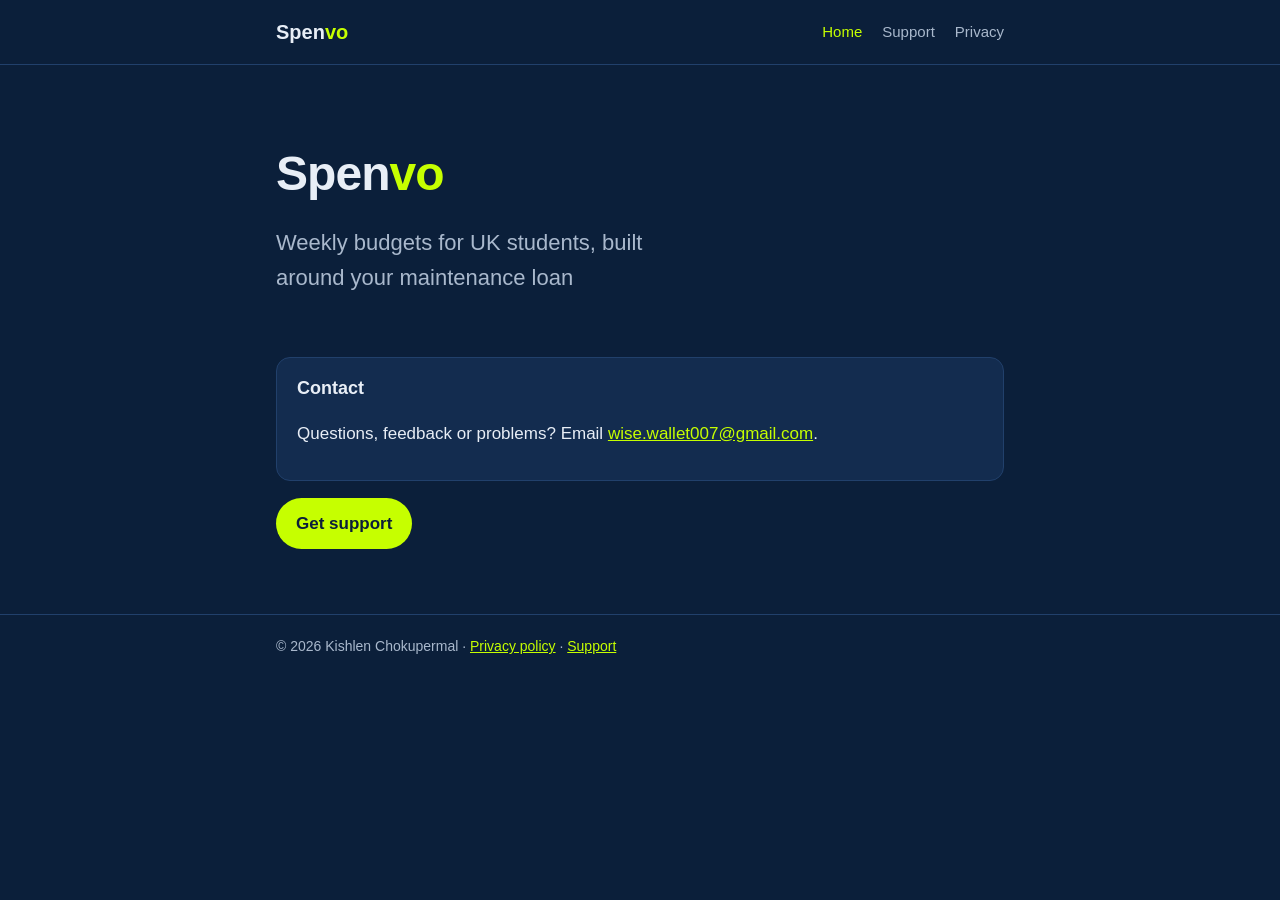
==== index.html @ 3ebe1467 "Add files via upload" ====
<!doctype html>
<html lang="en-GB">
<head>
  <meta charset="utf-8">
  <meta name="viewport" content="width=device-width, initial-scale=1">
  <title>Spenvo</title>
  <meta name="description" content="Spenvo: weekly budgets for UK students, built around your maintenance loan.">
  <meta name="theme-color" content="#0B1F3A">
  <link rel="stylesheet" href="style.css">
</head>
<body>
  <header>
    <nav>
      <a class="brand" href="index.html">Spen<span>vo</span></a>
      <a href="index.html" aria-current="page">Home</a>
      <a href="support.html">Support</a>
      <a href="privacy.html">Privacy</a>
    </nav>
  </header>

  <main>
    <section class="hero">
      <h1>Spen<span>vo</span></h1>
      <p class="tagline">Weekly budgets for UK students, built around your maintenance loan</p>
    </section>

    <div class="card">
      <h3>Contact</h3>
      <p>Questions, feedback or problems? Email <a href="mailto:wise.wallet007@gmail.com">wise.wallet007@gmail.com</a>.</p>
    </div>

    <p><a class="button" href="support.html">Get support</a></p>
  </main>

  <footer>
    <div>
      &copy; 2026 Kishlen Chokupermal &middot;
      <a href="privacy.html">Privacy policy</a> &middot;
      <a href="support.html">Support</a>
    </div>
  </footer>
</body>
</html>
---- style.css ----
:root {
  --navy: #0B1F3A;
  --navy-light: #132C4F;
  --navy-line: #21406B;
  --lime: #C6FF00;
  --text: #E8EEF6;
  --muted: #A9B8CC;
}

* { box-sizing: border-box; }

html { -webkit-text-size-adjust: 100%; }

body {
  margin: 0;
  background: var(--navy);
  color: var(--text);
  font-family: -apple-system, BlinkMacSystemFont, "Segoe UI", Roboto, Helvetica, Arial, sans-serif;
  font-size: 17px;
  line-height: 1.6;
}

a { color: var(--lime); }
a:hover { text-decoration-thickness: 2px; }

header {
  border-bottom: 1px solid var(--navy-line);
}

nav {
  max-width: 760px;
  margin: 0 auto;
  padding: 16px;
  display: flex;
  flex-wrap: wrap;
  align-items: center;
  gap: 8px 20px;
}

nav .brand {
  font-weight: 800;
  font-size: 20px;
  color: var(--text);
  text-decoration: none;
  margin-right: auto;
}

nav .brand span { color: var(--lime); }

nav a:not(.brand) {
  color: var(--muted);
  text-decoration: none;
  font-size: 15px;
}

nav a[aria-current="page"] { color: var(--lime); }

main {
  max-width: 760px;
  margin: 0 auto;
  padding: 32px 16px 48px;
}

h1 { font-size: 32px; line-height: 1.2; margin: 0 0 8px; }
h2 { font-size: 22px; margin: 40px 0 8px; color: var(--lime); }
h3 { font-size: 18px; margin: 24px 0 4px; }

p, li { color: var(--text); }
.muted { color: var(--muted); }

ul { padding-left: 22px; }
li { margin: 4px 0; }

.hero {
  padding: 48px 0 24px;
}

.hero h1 {
  font-size: 48px;
  letter-spacing: -0.02em;
}

.hero h1 span { color: var(--lime); }

.tagline {
  font-size: 22px;
  color: var(--muted);
  max-width: 32ch;
}

.card {
  background: var(--navy-light);
  border: 1px solid var(--navy-line);
  border-radius: 14px;
  padding: 16px 20px;
  margin: 16px 0;
}

.card h3 { margin-top: 0; }

.button {
  display: inline-block;
  background: var(--lime);
  color: var(--navy);
  font-weight: 700;
  padding: 12px 20px;
  border-radius: 999px;
  text-decoration: none;
}


.table-wrap { overflow-x: auto; }

table {
  width: 100%;
  border-collapse: collapse;
  font-size: 15px;
  margin: 12px 0;
}

th, td {
  text-align: left;
  vertical-align: top;
  padding: 10px 8px;
  border-bottom: 1px solid var(--navy-line);
}

th { color: var(--lime); font-weight: 700; }

footer {
  border-top: 1px solid var(--navy-line);
  color: var(--muted);
  font-size: 14px;
}

footer div {
  max-width: 760px;
  margin: 0 auto;
  padding: 20px 16px;
}

@media (max-width: 520px) {
  body { font-size: 16px; }
  h1 { font-size: 28px; }
  .hero h1 { font-size: 38px; }
  .tagline { font-size: 19px; }
}
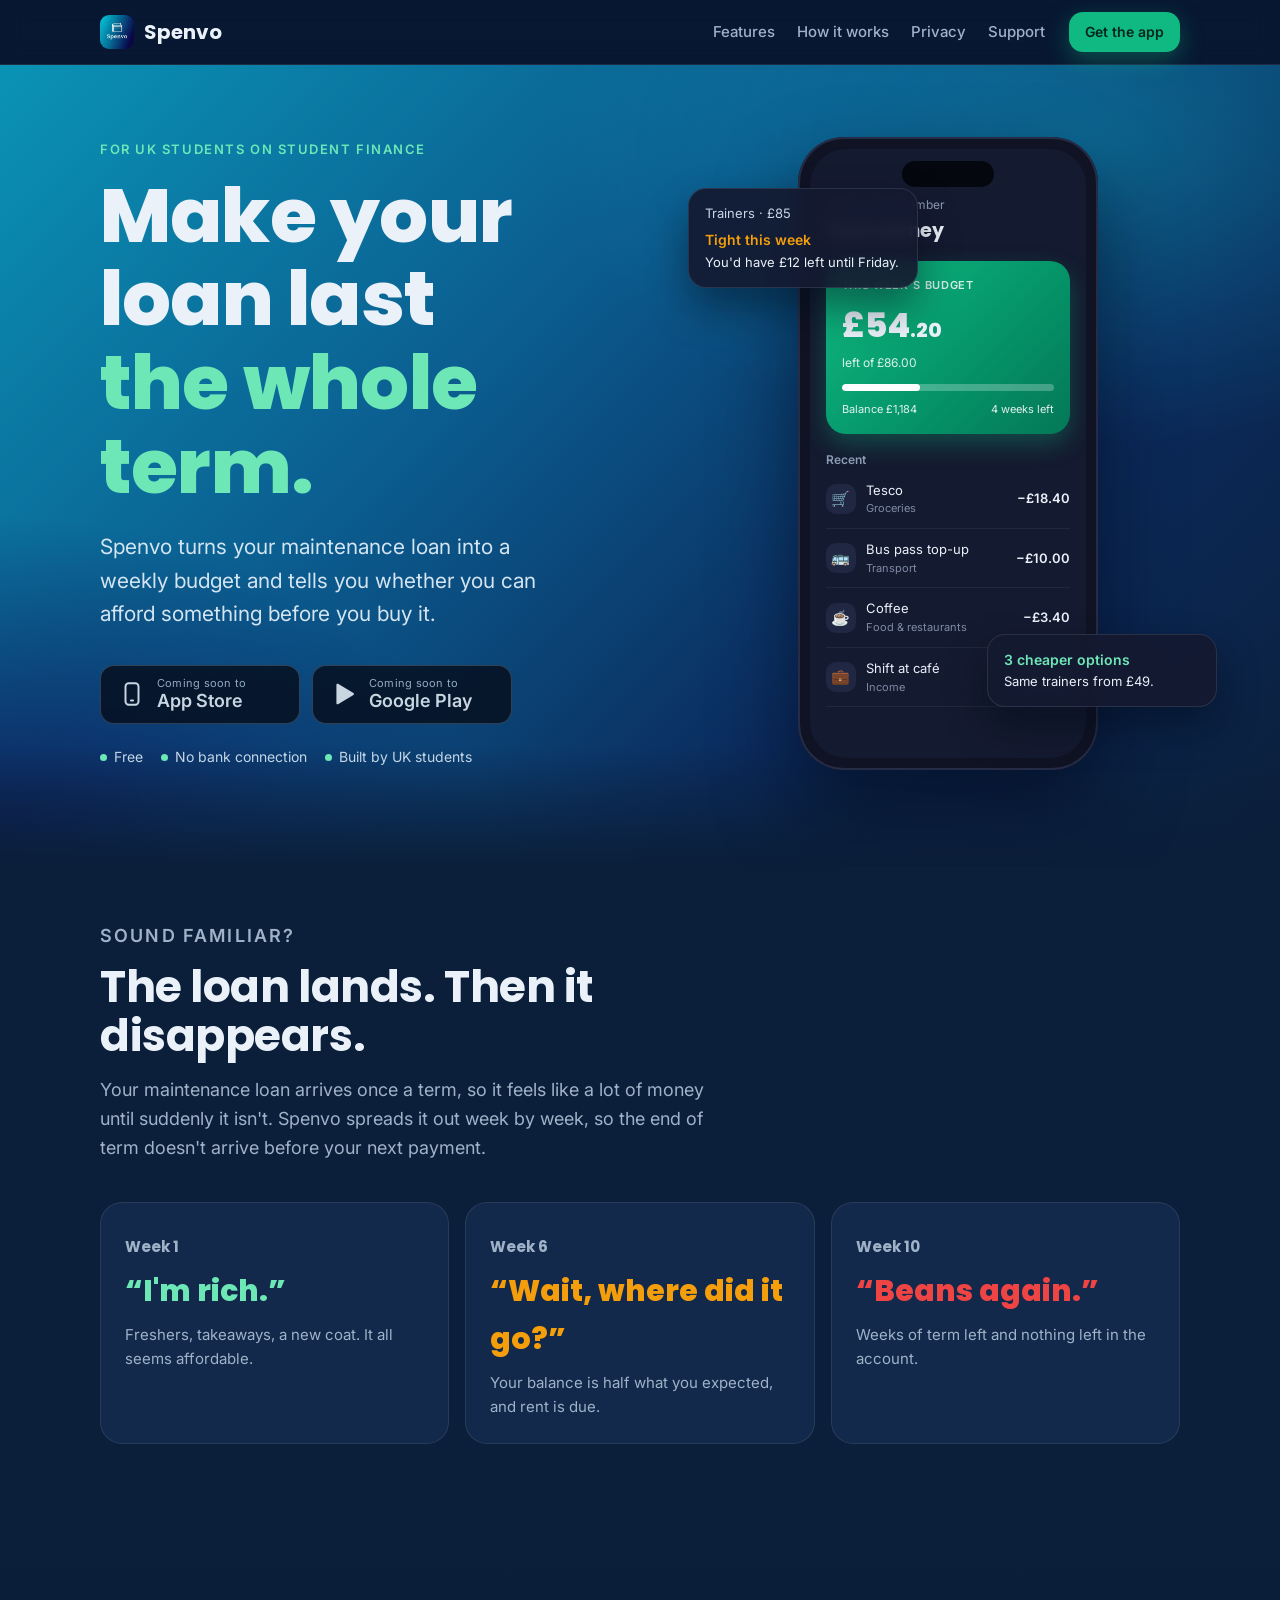
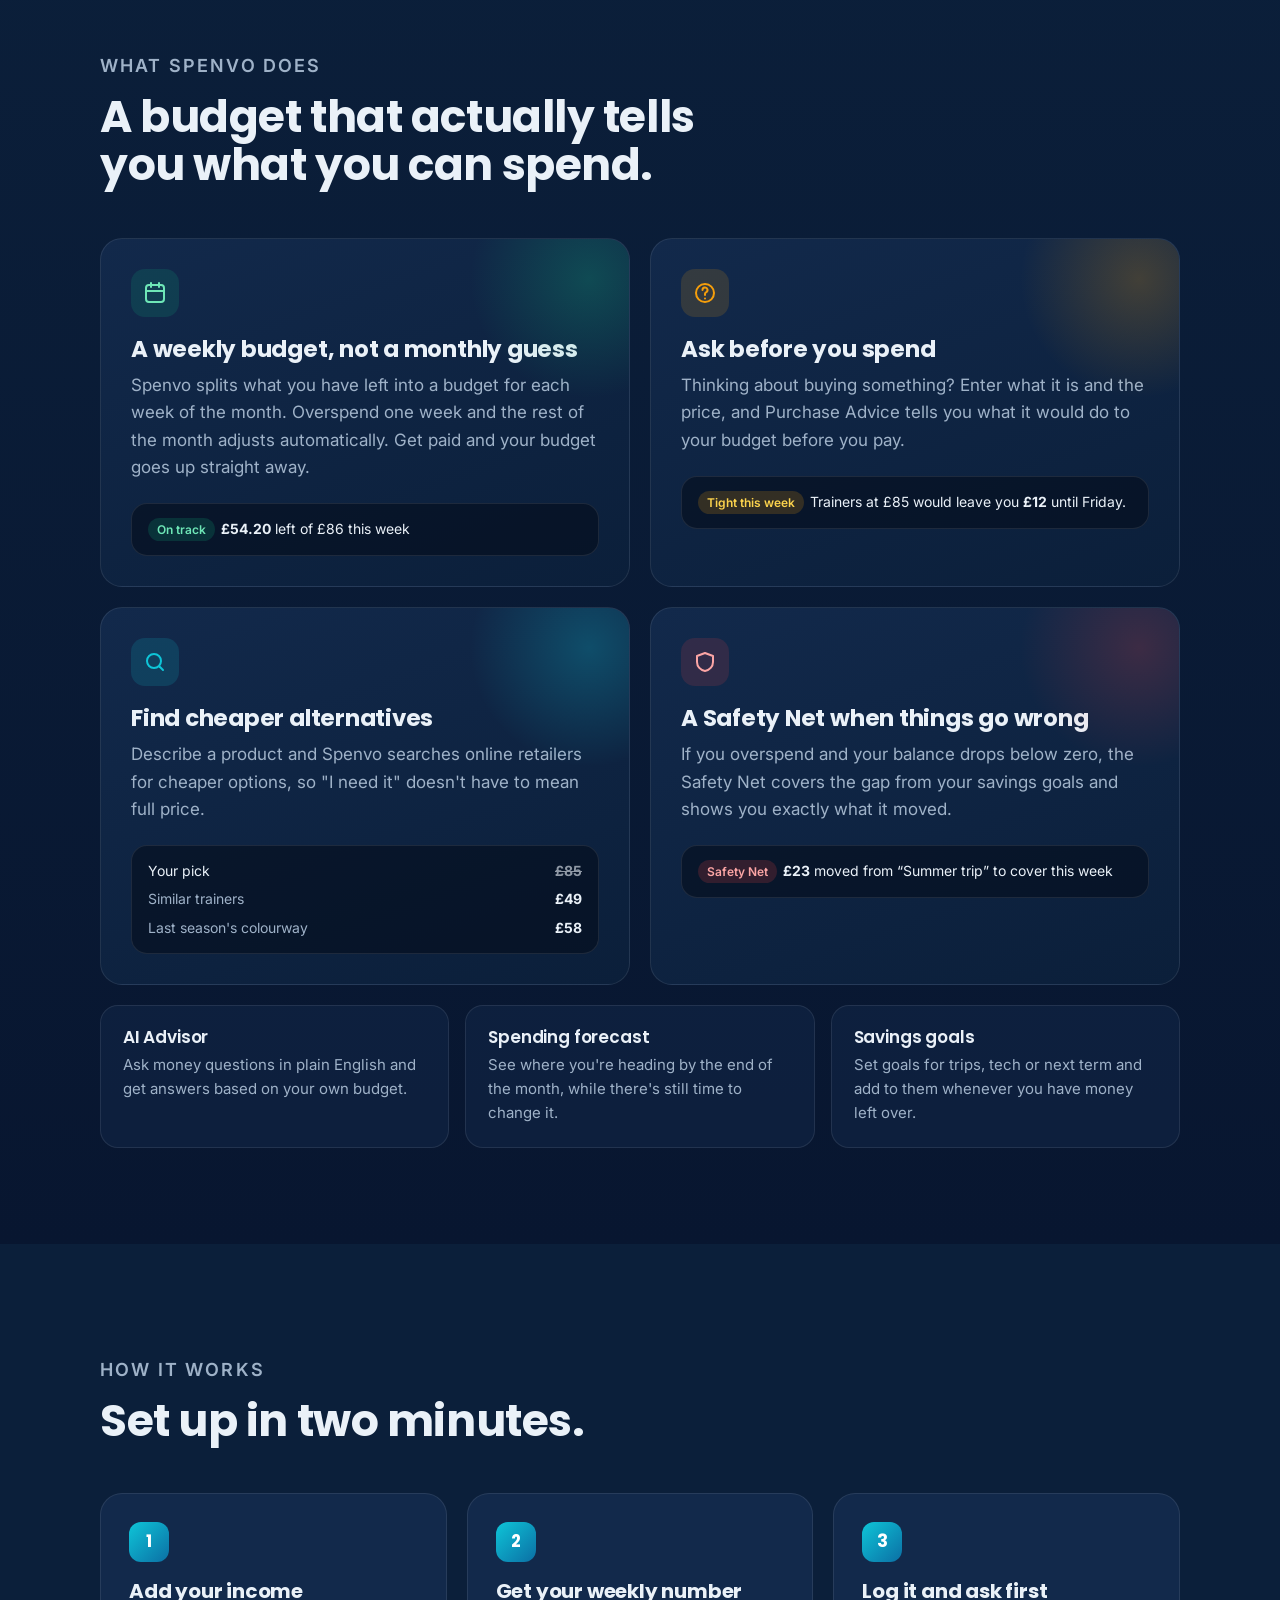
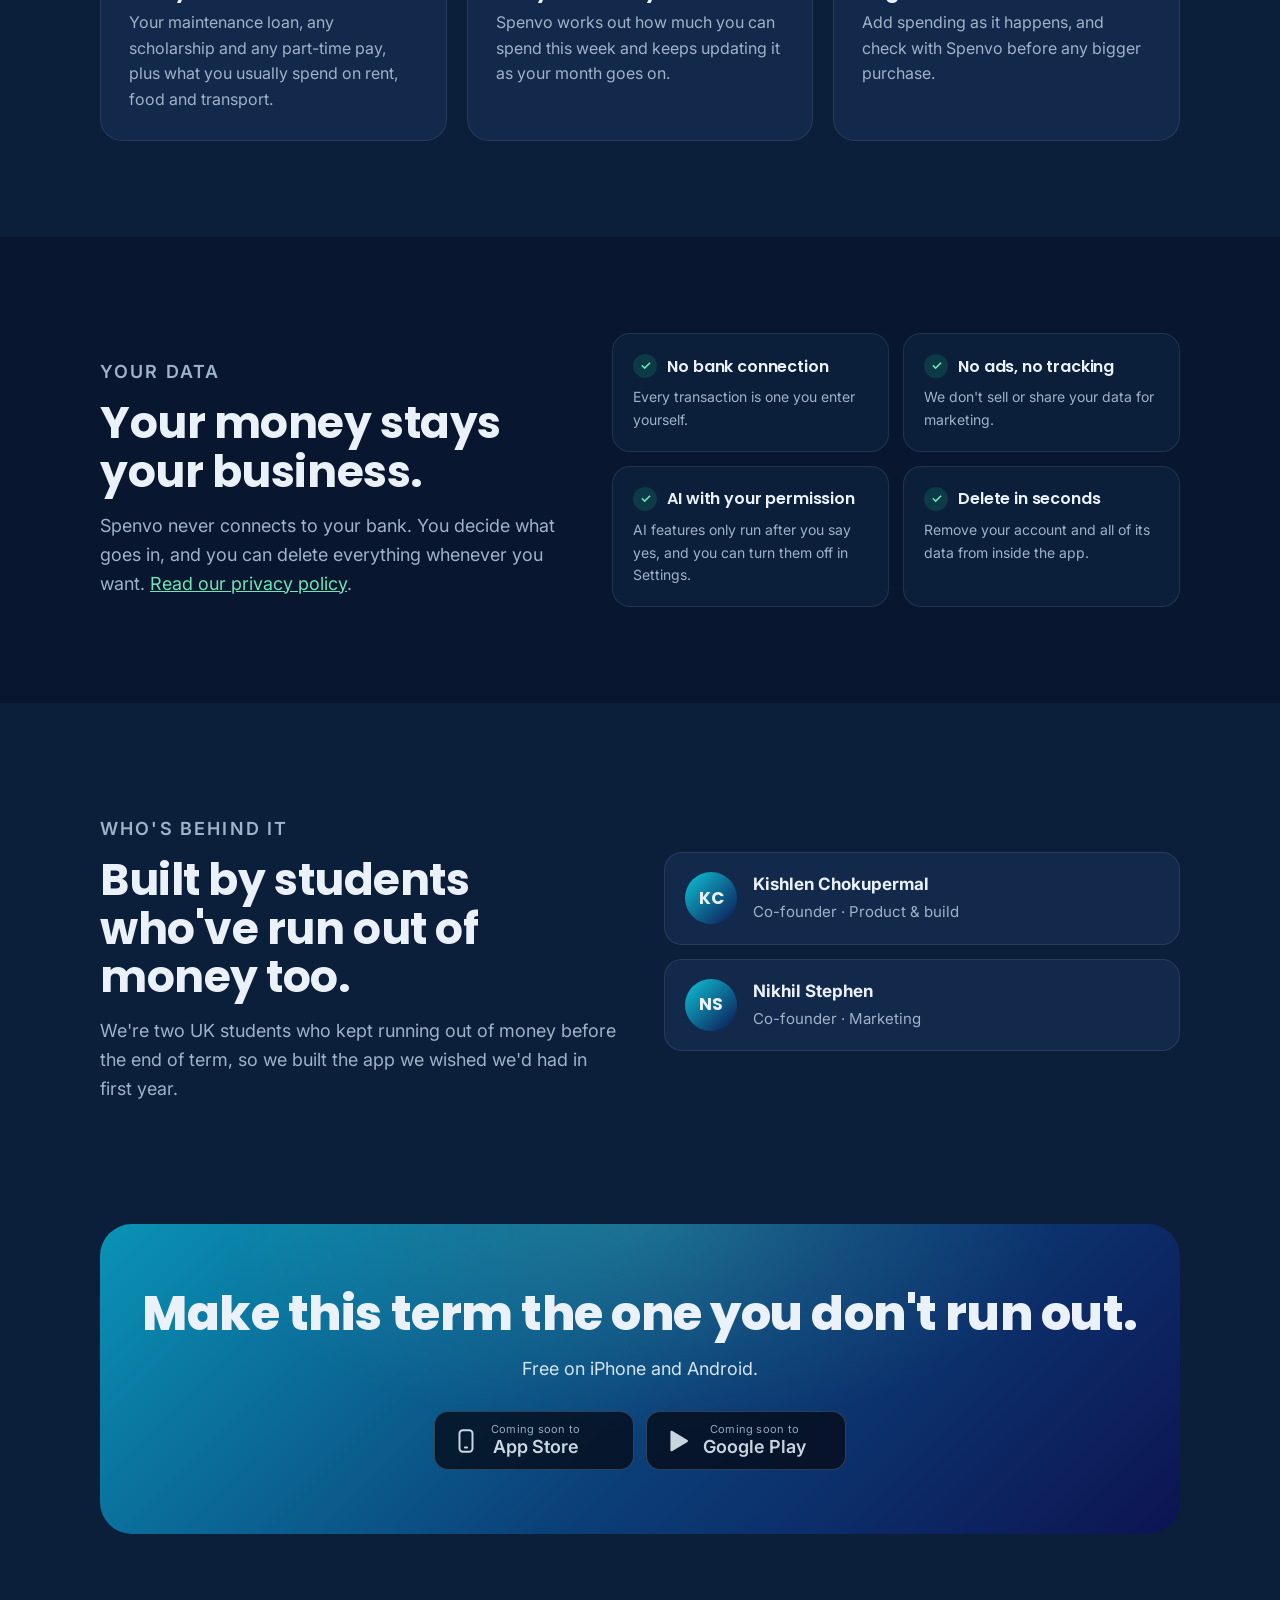
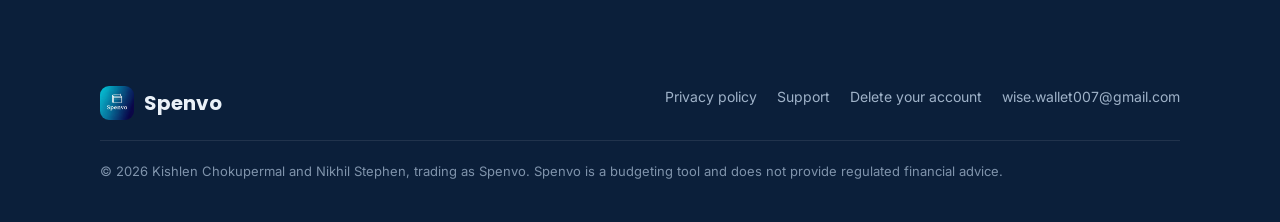
==== commit 954ba1d0: "Landing page for spenvo.co.uk Replace the placeholder home page with a full landing page: hero with " ====
--- a/index.html
+++ b/index.html
@@ -3,41 +3,572 @@
 <head>
   <meta charset="utf-8">
   <meta name="viewport" content="width=device-width, initial-scale=1">
-  <title>Spenvo</title>
-  <meta name="description" content="Spenvo: weekly budgets for UK students, built around your maintenance loan.">
+  <title>Spenvo – Make your student loan last the whole term</title>
+  <meta name="description" content="Spenvo is the budgeting app for UK students. It turns your maintenance loan into a weekly budget, tells you whether you can afford something before you buy it, and finds cheaper alternatives. Free on iPhone and Android.">
   <meta name="theme-color" content="#0B1F3A">
-  <link rel="stylesheet" href="style.css">
+  <link rel="canonical" href="https://spenvo.co.uk/">
+  <link rel="icon" type="image/png" sizes="32x32" href="img/favicon-32.png">
+  <link rel="apple-touch-icon" href="img/apple-touch-icon.png">
+
+  <meta property="og:type" content="website">
+  <meta property="og:site_name" content="Spenvo">
+  <meta property="og:title" content="Spenvo – Make your student loan last the whole term">
+  <meta property="og:description" content="Weekly budgets, purchase advice and cheaper alternatives for UK students. Free on iPhone and Android.">
+  <meta property="og:url" content="https://spenvo.co.uk/">
+  <meta property="og:image" content="https://spenvo.co.uk/img/og.jpg">
+  <meta name="twitter:card" content="summary_large_image">
+
+  <link rel="preconnect" href="https://fonts.googleapis.com">
+  <link rel="preconnect" href="https://fonts.gstatic.com" crossorigin>
+  <link href="https://fonts.googleapis.com/css2?family=Inter:wght@400;500;600&family=Poppins:wght@600;700;800&display=swap" rel="stylesheet">
+
+  <style>
+    :root {
+      --navy-900: #081630;
+      --navy-800: #0B1F3A;
+      --navy-700: #12294B;
+      --navy-600: #1B3760;
+      --line: rgba(255,255,255,.09);
+      --cyan: #0EC5D8;
+      --blue: #0B6FA4;
+      --indigo: #0D1452;
+      --mint: #6EE7B7;
+      --green: #10B981;
+      --amber: #F59E0B;
+      --red: #EF4444;
+      --text: #EAF1F8;
+      --muted: #9FB2C8;
+      --radius: 22px;
+      color-scheme: dark;
+    }
+    * { box-sizing: border-box; }
+    html { -webkit-text-size-adjust: 100%; scroll-behavior: smooth; }
+    body {
+      margin: 0;
+      background: var(--navy-800);
+      color: var(--text);
+      font-family: Inter, -apple-system, BlinkMacSystemFont, "Segoe UI", Roboto, sans-serif;
+      font-size: 17px;
+      line-height: 1.6;
+      overflow-x: hidden;
+    }
+    img { max-width: 100%; display: block; }
+    a { color: var(--mint); }
+    h1, h2, h3 { font-family: Poppins, Inter, sans-serif; line-height: 1.1; margin: 0; letter-spacing: -.01em; }
+    p { margin: 0; }
+    .wrap { max-width: 1120px; margin: 0 auto; padding: 0 20px; }
+    .eyebrow { font-size: 13px; font-weight: 600; letter-spacing: .12em; text-transform: uppercase; color: var(--mint); }
+    .visually-hidden { position: absolute; width: 1px; height: 1px; overflow: hidden; clip: rect(0 0 0 0); white-space: nowrap; }
+
+    /* ---------- Header ---------- */
+    .site-header {
+      position: sticky; top: 0; z-index: 20;
+      background: rgba(8,22,48,.72);
+      backdrop-filter: blur(14px); -webkit-backdrop-filter: blur(14px);
+      border-bottom: 1px solid var(--line);
+    }
+    .site-header .wrap { display: flex; align-items: center; gap: 24px; height: 64px; }
+    .brand { display: flex; align-items: center; gap: 10px; color: var(--text); text-decoration: none; font-family: Poppins, sans-serif; font-weight: 700; font-size: 20px; }
+    .brand img { width: 34px; height: 34px; border-radius: 9px; }
+    .site-nav { display: flex; gap: 22px; margin-left: auto; }
+    .site-nav a { color: var(--muted); text-decoration: none; font-size: 15px; font-weight: 500; }
+    .site-nav a:hover { color: var(--text); }
+    .btn {
+      display: inline-flex; align-items: center; gap: 10px;
+      padding: 12px 20px; border-radius: 14px;
+      font-weight: 600; font-size: 15px; text-decoration: none;
+      transition: transform .15s ease, background .15s ease, box-shadow .15s ease;
+    }
+    .btn:hover { transform: translateY(-1px); }
+    .btn-primary { background: var(--green); color: #04261A; box-shadow: 0 8px 24px rgba(16,185,129,.35); }
+    .btn-primary:hover { background: #19c98f; }
+    .btn-ghost { color: var(--text); border: 1px solid rgba(255,255,255,.18); }
+    .site-header .btn { padding: 9px 16px; font-size: 14px; }
+
+    /* ---------- Hero ---------- */
+    .hero {
+      position: relative;
+      background:
+        radial-gradient(900px 500px at 85% 10%, rgba(14,197,216,.28), transparent 60%),
+        radial-gradient(700px 500px at 0% 100%, rgba(13,20,82,.9), transparent 70%),
+        linear-gradient(135deg, #0A93B5 0%, #0B5C8F 38%, #0B2A5C 70%, var(--navy-800) 100%);
+      padding: 72px 0 96px;
+      overflow: hidden;
+    }
+    .hero::after {
+      content: ""; position: absolute; inset: auto 0 0 0; height: 120px;
+      background: linear-gradient(transparent, var(--navy-800));
+      pointer-events: none;
+    }
+    .hero .wrap { position: relative; z-index: 1; display: grid; grid-template-columns: 1.1fr .9fr; gap: 48px; align-items: center; }
+    .hero h1 { font-size: clamp(42px, 6.4vw, 76px); font-weight: 800; }
+    .hero h1 em { font-style: normal; color: var(--mint); display: block; }
+    .hero .lede { margin-top: 22px; font-size: clamp(18px, 2vw, 21px); color: #D4E5F2; max-width: 34ch; }
+    .store-row { display: flex; flex-wrap: wrap; gap: 12px; margin-top: 34px; }
+    .store {
+      display: inline-flex; align-items: center; gap: 12px;
+      min-width: 200px; padding: 11px 18px; border-radius: 14px;
+      background: #050B18; color: #fff; text-decoration: none;
+      border: 1px solid rgba(255,255,255,.22);
+      transition: transform .15s ease, border-color .15s ease;
+    }
+    .store:hover { transform: translateY(-2px); border-color: rgba(255,255,255,.5); }
+    .store svg { width: 26px; height: 26px; flex: none; }
+    .store small { display: block; font-size: 11px; line-height: 1.2; color: #B9C6D6; letter-spacing: .02em; }
+    .store strong { display: block; font-size: 18px; line-height: 1.2; font-weight: 600; }
+    .store[aria-disabled="true"] { cursor: default; opacity: .78; }
+    .store[aria-disabled="true"]:hover { transform: none; border-color: rgba(255,255,255,.22); }
+    .trust { display: flex; flex-wrap: wrap; gap: 8px 18px; margin-top: 22px; font-size: 14px; color: #C3D6E6; }
+    .trust span { display: inline-flex; align-items: center; gap: 7px; }
+    .trust span::before { content: ""; width: 7px; height: 7px; border-radius: 50%; background: var(--mint); }
+
+    /* ---------- Phone mockup ---------- */
+    .phone-stage { position: relative; display: flex; justify-content: center; }
+    .phone {
+      width: 300px; aspect-ratio: 9 / 19; border-radius: 46px;
+      background: #0F1324; padding: 12px;
+      box-shadow: 0 40px 80px rgba(2,8,23,.55), inset 0 0 0 2px #262c45;
+      position: relative;
+    }
+    .screen { height: 100%; border-radius: 36px; background: #141A30; padding: 46px 16px 16px; overflow: hidden; position: relative; }
+    .notch { position: absolute; top: 12px; left: 50%; transform: translateX(-50%); width: 92px; height: 26px; border-radius: 20px; background: #05070F; }
+    .scr-greet { font-size: 12px; color: #8D9BB5; }
+    .scr-title { font-family: Poppins, sans-serif; font-weight: 700; font-size: 19px; margin-top: 2px; }
+    .budget-card {
+      margin-top: 14px; border-radius: 20px; padding: 16px;
+      background: linear-gradient(135deg, #10b981, #059669 55%, #047857);
+      box-shadow: 0 10px 24px rgba(16,185,129,.3);
+    }
+    .budget-card .lbl { font-size: 11px; font-weight: 600; letter-spacing: .06em; text-transform: uppercase; color: rgba(255,255,255,.82); }
+    .budget-card .amt { font-family: Poppins, sans-serif; font-weight: 800; font-size: 34px; margin-top: 4px; }
+    .budget-card .of { font-size: 12px; color: rgba(255,255,255,.85); }
+    .bar { height: 7px; border-radius: 6px; background: rgba(255,255,255,.25); margin-top: 12px; overflow: hidden; }
+    .bar i { display: block; height: 100%; width: 0; background: #fff; border-radius: 6px; transition: width 1.4s cubic-bezier(.2,.8,.2,1) .3s; }
+    .bar.go i { width: 37%; }
+    .scr-row { display: flex; justify-content: space-between; margin-top: 10px; font-size: 11px; color: rgba(255,255,255,.88); }
+    .scr-section { margin-top: 16px; font-size: 12px; font-weight: 600; color: #8D9BB5; }
+    .tx { display: flex; align-items: center; gap: 10px; padding: 10px 0; border-bottom: 1px solid rgba(255,255,255,.06); font-size: 13px; }
+    .tx .ic { width: 30px; height: 30px; border-radius: 10px; display: grid; place-items: center; font-size: 15px; background: #1F2742; }
+    .tx .nm { flex: 1; }
+    .tx .nm small { display: block; font-size: 11px; color: #7E8BA5; }
+    .tx .v { font-weight: 600; }
+    .tx .v.in { color: var(--mint); }
+
+    .float-card {
+      position: absolute; width: 230px; border-radius: 18px; padding: 14px 16px;
+      background: rgba(20,26,48,.92); border: 1px solid rgba(255,255,255,.1);
+      box-shadow: 0 20px 40px rgba(2,8,23,.45);
+      backdrop-filter: blur(8px); -webkit-backdrop-filter: blur(8px);
+      font-size: 13px;
+      animation: bob 6s ease-in-out infinite;
+      z-index: 2;
+    }
+    .float-card .t { font-weight: 600; font-size: 14px; }
+    .float-card.ask { top: 8%; left: -6%; }
+    .float-card.ask .t { color: var(--amber); }
+    .float-card.alt { bottom: 10%; right: -8%; animation-delay: -3s; }
+    .float-card.alt .t { color: var(--mint); }
+    .float-card .q { color: #C9D5E5; margin-bottom: 6px; }
+    @keyframes bob { 0%,100% { transform: translateY(0); } 50% { transform: translateY(-10px); } }
+
+    /* ---------- Sections ---------- */
+    section { padding: 96px 0; }
+    .section-head { max-width: 640px; }
+    .section-head h2 { font-size: clamp(30px, 4vw, 44px); font-weight: 700; margin-top: 12px; }
+    .section-head p { margin-top: 16px; color: var(--muted); font-size: 18px; }
+
+    .problem { padding-top: 40px; }
+    .problem-grid { display: grid; grid-template-columns: repeat(3, 1fr); gap: 16px; margin-top: 40px; }
+    .term {
+      border-radius: var(--radius); padding: 24px; border: 1px solid var(--line);
+      background: var(--navy-700);
+    }
+    .term .m { font-family: Poppins, sans-serif; font-weight: 700; font-size: 15px; color: var(--muted); }
+    .term .big { font-family: Poppins, sans-serif; font-weight: 800; font-size: 30px; margin-top: 8px; }
+    .term p { color: var(--muted); font-size: 15px; margin-top: 8px; }
+    .term.t1 .big { color: var(--mint); }
+    .term.t2 .big { color: var(--amber); }
+    .term.t3 .big { color: var(--red); }
+
+    .features { background: linear-gradient(180deg, var(--navy-800), var(--navy-900)); }
+    .feature-grid { display: grid; grid-template-columns: repeat(2, 1fr); gap: 20px; margin-top: 48px; }
+    .feature {
+      position: relative; border-radius: var(--radius); padding: 30px;
+      background: linear-gradient(160deg, var(--navy-700), var(--navy-800));
+      border: 1px solid var(--line); overflow: hidden;
+    }
+    .feature::before {
+      content: ""; position: absolute; width: 240px; height: 240px; right: -80px; top: -80px; border-radius: 50%;
+      background: radial-gradient(var(--glow, rgba(14,197,216,.22)), transparent 70%);
+    }
+    .feature .badge { width: 48px; height: 48px; border-radius: 14px; display: grid; place-items: center; background: var(--chip, rgba(14,197,216,.15)); }
+    .feature .badge svg { width: 24px; height: 24px; stroke: var(--ink, var(--cyan)); }
+    .feature h3 { font-size: 23px; font-weight: 700; margin-top: 20px; }
+    .feature p { color: var(--muted); margin-top: 10px; }
+    .feature .demo { margin-top: 22px; border-radius: 16px; padding: 14px 16px; background: rgba(5,11,24,.55); border: 1px solid var(--line); font-size: 14px; }
+    .feature .demo b { color: var(--text); }
+    .f-week { --glow: rgba(16,185,129,.25); --chip: rgba(16,185,129,.15); --ink: var(--mint); }
+    .f-ask { --glow: rgba(245,158,11,.22); --chip: rgba(245,158,11,.15); --ink: var(--amber); }
+    .f-alt { --glow: rgba(14,197,216,.25); }
+    .f-net { --glow: rgba(239,68,68,.2); --chip: rgba(239,68,68,.14); --ink: #FCA5A5; }
+    .demo .pill { display: inline-block; padding: 2px 9px; border-radius: 99px; font-size: 12px; font-weight: 600; margin-right: 6px; }
+    .pill.g { background: rgba(16,185,129,.18); color: var(--mint); }
+    .pill.a { background: rgba(245,158,11,.18); color: #FCD34D; }
+    .pill.r { background: rgba(239,68,68,.18); color: #FCA5A5; }
+    .alt-list { display: grid; gap: 6px; }
+    .alt-list div { display: flex; justify-content: space-between; color: var(--muted); }
+    .alt-list div b { color: var(--mint); }
+    .alt-list div:first-child { color: var(--text); }
+    .alt-list div:first-child b { color: var(--text); text-decoration: line-through; opacity: .6; }
+
+    .extras { display: grid; grid-template-columns: repeat(3, 1fr); gap: 16px; margin-top: 20px; }
+    .extra { border-radius: 18px; padding: 22px; border: 1px solid var(--line); background: rgba(18,41,75,.5); }
+    .extra h3 { font-size: 17px; font-weight: 600; }
+    .extra p { color: var(--muted); font-size: 15px; margin-top: 6px; }
+
+    .steps { display: grid; grid-template-columns: repeat(3, 1fr); gap: 20px; margin-top: 48px; counter-reset: step; }
+    .step { position: relative; padding: 28px; border-radius: var(--radius); border: 1px solid var(--line); background: var(--navy-700); }
+    .step::before {
+      counter-increment: step; content: counter(step);
+      display: grid; place-items: center; width: 40px; height: 40px; border-radius: 12px;
+      background: linear-gradient(135deg, var(--cyan), var(--blue)); color: #fff;
+      font-family: Poppins, sans-serif; font-weight: 700;
+    }
+    .step h3 { font-size: 20px; font-weight: 700; margin-top: 18px; }
+    .step p { color: var(--muted); margin-top: 8px; font-size: 16px; }
+
+    .privacy { background: var(--navy-900); }
+    .privacy .wrap { display: grid; grid-template-columns: .9fr 1.1fr; gap: 48px; align-items: center; }
+    .checks { display: grid; grid-template-columns: 1fr 1fr; gap: 14px; }
+    .check { padding: 20px; border-radius: 18px; border: 1px solid var(--line); background: var(--navy-800); }
+    .check h3 { font-size: 16px; font-weight: 600; display: flex; gap: 10px; align-items: center; }
+    .check h3::before { content: "✓"; display: grid; place-items: center; flex: none; width: 24px; height: 24px; border-radius: 50%; background: rgba(16,185,129,.18); color: var(--mint); font-size: 13px; }
+    .check p { color: var(--muted); font-size: 14px; margin-top: 8px; }
+
+    .team .wrap { display: grid; grid-template-columns: 1fr 1fr; gap: 48px; align-items: center; }
+    .founders { display: grid; gap: 14px; }
+    .founder { display: flex; gap: 16px; align-items: center; padding: 18px 20px; border-radius: 18px; border: 1px solid var(--line); background: var(--navy-700); }
+    .avatar { width: 52px; height: 52px; border-radius: 50%; display: grid; place-items: center; font-family: Poppins, sans-serif; font-weight: 700; background: linear-gradient(135deg, var(--cyan), var(--indigo)); }
+    .founder b { display: block; }
+    .founder span { color: var(--muted); font-size: 15px; }
+
+    .cta {
+      text-align: center;
+      background:
+        radial-gradient(600px 300px at 50% 0%, rgba(110,231,183,.18), transparent 70%),
+        linear-gradient(135deg, #0A93B5, #0B3F78 55%, var(--indigo));
+      border-radius: 32px; padding: 64px 24px;
+    }
+    .cta h2 { font-size: clamp(30px, 4.4vw, 48px); font-weight: 800; }
+    .cta p { color: #D4E5F2; margin-top: 14px; font-size: 18px; }
+    .cta .store-row { justify-content: center; }
+    .ks-line { margin-top: 26px; }
+    .ks-line[hidden] { display: none; }
+
+    footer { padding: 56px 0 40px; color: var(--muted); font-size: 14px; }
+    footer .wrap { display: flex; flex-wrap: wrap; justify-content: space-between; gap: 20px; }
+    footer nav { display: flex; flex-wrap: wrap; gap: 8px 20px; }
+    footer a { color: var(--muted); text-decoration: none; }
+    footer a:hover { color: var(--text); }
+    .disclaimer { flex-basis: 100%; font-size: 13px; color: #7F93AB; border-top: 1px solid var(--line); padding-top: 20px; }
+
+    /* reveal on scroll */
+    .reveal { opacity: 0; transform: translateY(18px); transition: opacity .7s ease, transform .7s ease; }
+    .reveal.in { opacity: 1; transform: none; }
+    @media (prefers-reduced-motion: reduce) {
+      .reveal { opacity: 1; transform: none; transition: none; }
+      .float-card { animation: none; }
+      .bar i { transition: none; }
+      html { scroll-behavior: auto; }
+    }
+
+    /* ---------- Responsive ---------- */
+    @media (max-width: 900px) {
+      .hero { padding: 48px 0 72px; }
+      .hero .wrap, .privacy .wrap, .team .wrap { grid-template-columns: 1fr; }
+      .phone-stage { margin-top: 12px; }
+      .feature-grid, .steps, .problem-grid, .extras { grid-template-columns: 1fr; }
+      .site-nav { display: none; }
+      .site-header .btn { margin-left: auto; }
+      section { padding: 72px 0; }
+    }
+    @media (max-width: 520px) {
+      .float-card { display: none; }
+      .hero h1 em { display: inline; }
+      .phone { width: 270px; }
+      .checks { grid-template-columns: 1fr; }
+      .store { flex: 1 1 100%; }
+      .cta { padding: 48px 20px; }
+    }
+  </style>
 </head>
 <body>
-  <header>
-    <nav>
-      <a class="brand" href="index.html">Spen<span>vo</span></a>
-      <a href="index.html" aria-current="page">Home</a>
-      <a href="support.html">Support</a>
-      <a href="privacy.html">Privacy</a>
-    </nav>
+
+  <header class="site-header">
+    <div class="wrap">
+      <a class="brand" href="#top"><img src="img/icon-256.png" alt="" width="34" height="34">Spenvo</a>
+      <nav class="site-nav" aria-label="Main">
+        <a href="#features">Features</a>
+        <a href="#how">How it works</a>
+        <a href="#privacy">Privacy</a>
+        <a href="support.html">Support</a>
+      </nav>
+      <a class="btn btn-primary" href="#download">Get the app</a>
+    </div>
   </header>
 
-  <main>
+  <main id="top">
+
+    <!-- HERO -->
     <section class="hero">
-      <h1>Spen<span>vo</span></h1>
-      <p class="tagline">Weekly budgets for UK students, built around your maintenance loan</p>
-    </section>
-
-    <div class="card">
-      <h3>Contact</h3>
-      <p>Questions, feedback or problems? Email <a href="mailto:wise.wallet007@gmail.com">wise.wallet007@gmail.com</a>.</p>
-    </div>
-
-    <p><a class="button" href="support.html">Get support</a></p>
+      <div class="wrap">
+        <div>
+          <p class="eyebrow">For UK students on student finance</p>
+          <h1 style="margin-top:14px">Make your loan last <em>the whole term.</em></h1>
+          <p class="lede">Spenvo turns your maintenance loan into a weekly budget and tells you whether you can afford something before you buy it.</p>
+
+          <div class="store-row" data-store-row>
+            <a class="store" data-store="ios" href="#download">
+              <svg viewBox="0 0 24 24" fill="none" stroke="currentColor" stroke-width="1.8" stroke-linecap="round" stroke-linejoin="round" aria-hidden="true"><rect x="6" y="2" width="12" height="20" rx="3"/><path d="M11 18h2"/></svg>
+              <span><small data-label>Download on the</small><strong>App Store</strong></span>
+            </a>
+            <a class="store" data-store="android" href="#download">
+              <svg viewBox="0 0 24 24" fill="currentColor" aria-hidden="true"><path d="M5 3.5v17a1 1 0 0 0 1.5.86l14.2-8.5a1 1 0 0 0 0-1.72L6.5 2.64A1 1 0 0 0 5 3.5z"/></svg>
+              <span><small data-label>Get it on</small><strong>Google Play</strong></span>
+            </a>
+          </div>
+
+          <div class="trust">
+            <span>Free</span>
+            <span>No bank connection</span>
+            <span>Built by UK students</span>
+          </div>
+        </div>
+
+        <div class="phone-stage" aria-hidden="true">
+          <div class="float-card ask">
+            <div class="q">Trainers · £85</div>
+            <div class="t">Tight this week</div>
+            You'd have £12 left until Friday.
+          </div>
+
+          <div class="phone">
+            <div class="screen">
+              <div class="notch"></div>
+              <p class="scr-greet">Week 2 of November</p>
+              <p class="scr-title">Your money</p>
+              <div class="budget-card">
+                <p class="lbl">This week's budget</p>
+                <p class="amt">£54<span style="font-size:20px">.20</span></p>
+                <p class="of">left of £86.00</p>
+                <div class="bar" data-bar><i></i></div>
+                <div class="scr-row"><span>Balance £1,184</span><span>4 weeks left</span></div>
+              </div>
+              <p class="scr-section">Recent</p>
+              <div class="tx"><span class="ic">🛒</span><span class="nm">Tesco<small>Groceries</small></span><span class="v">−£18.40</span></div>
+              <div class="tx"><span class="ic">🚌</span><span class="nm">Bus pass top-up<small>Transport</small></span><span class="v">−£10.00</span></div>
+              <div class="tx"><span class="ic">☕</span><span class="nm">Coffee<small>Food &amp; restaurants</small></span><span class="v">−£3.40</span></div>
+              <div class="tx"><span class="ic">💼</span><span class="nm">Shift at café<small>Income</small></span><span class="v in">+£42.00</span></div>
+            </div>
+          </div>
+
+          <div class="float-card alt">
+            <div class="t">3 cheaper options</div>
+            Same trainers from £49.
+          </div>
+        </div>
+      </div>
+    </section>
+
+    <!-- PROBLEM -->
+    <section class="problem">
+      <div class="wrap">
+        <div class="section-head reveal">
+          <p class="eyebrow">Sound familiar?</p>
+          <h2>The loan lands. Then it disappears.</h2>
+          <p>Your maintenance loan arrives once a term, so it feels like a lot of money until suddenly it isn't. Spenvo spreads it out week by week, so the end of term doesn't arrive before your next payment.</p>
+        </div>
+        <div class="problem-grid">
+          <div class="term t1 reveal"><p class="m">Week 1</p><p class="big">“I'm rich.”</p><p>Freshers, takeaways, a new coat. It all seems affordable.</p></div>
+          <div class="term t2 reveal"><p class="m">Week 6</p><p class="big">“Wait, where did it go?”</p><p>Your balance is half what you expected, and rent is due.</p></div>
+          <div class="term t3 reveal"><p class="m">Week 10</p><p class="big">“Beans again.”</p><p>Weeks of term left and nothing left in the account.</p></div>
+        </div>
+      </div>
+    </section>
+
+    <!-- FEATURES -->
+    <section class="features" id="features">
+      <div class="wrap">
+        <div class="section-head reveal">
+          <p class="eyebrow">What Spenvo does</p>
+          <h2>A budget that actually tells you what you can spend.</h2>
+        </div>
+
+        <div class="feature-grid">
+          <article class="feature f-week reveal">
+            <div class="badge"><svg viewBox="0 0 24 24" fill="none" stroke-width="2" stroke-linecap="round" stroke-linejoin="round"><rect x="3" y="4" width="18" height="17" rx="3"/><path d="M8 2v4M16 2v4M3 10h18"/></svg></div>
+            <h3>A weekly budget, not a monthly guess</h3>
+            <p>Spenvo splits what you have left into a budget for each week of the month. Overspend one week and the rest of the month adjusts automatically. Get paid and your budget goes up straight away.</p>
+            <div class="demo"><span class="pill g">On track</span><b>£54.20</b> left of £86 this week</div>
+          </article>
+
+          <article class="feature f-ask reveal">
+            <div class="badge"><svg viewBox="0 0 24 24" fill="none" stroke-width="2" stroke-linecap="round" stroke-linejoin="round"><circle cx="12" cy="12" r="9"/><path d="M9.5 9a2.5 2.5 0 1 1 3.5 2.3c-.6.3-1 .9-1 1.6V14M12 17.5h.01"/></svg></div>
+            <h3>Ask before you spend</h3>
+            <p>Thinking about buying something? Enter what it is and the price, and Purchase Advice tells you what it would do to your budget before you pay.</p>
+            <div class="demo"><span class="pill a">Tight this week</span>Trainers at £85 would leave you <b>£12</b> until Friday.</div>
+          </article>
+
+          <article class="feature f-alt reveal">
+            <div class="badge"><svg viewBox="0 0 24 24" fill="none" stroke-width="2" stroke-linecap="round" stroke-linejoin="round"><circle cx="11" cy="11" r="7"/><path d="m20 20-3.5-3.5"/></svg></div>
+            <h3>Find cheaper alternatives</h3>
+            <p>Describe a product and Spenvo searches online retailers for cheaper options, so "I need it" doesn't have to mean full price.</p>
+            <div class="demo alt-list">
+              <div><span>Your pick</span><b>£85</b></div>
+              <div><span>Similar trainers</span><b>£49</b></div>
+              <div><span>Last season's colourway</span><b>£58</b></div>
+            </div>
+          </article>
+
+          <article class="feature f-net reveal">
+            <div class="badge"><svg viewBox="0 0 24 24" fill="none" stroke-width="2" stroke-linecap="round" stroke-linejoin="round"><path d="M12 3 4 6v6c0 4.5 3.4 8.3 8 9 4.6-.7 8-4.5 8-9V6l-8-3z"/></svg></div>
+            <h3>A Safety Net when things go wrong</h3>
+            <p>If you overspend and your balance drops below zero, the Safety Net covers the gap from your savings goals and shows you exactly what it moved.</p>
+            <div class="demo"><span class="pill r">Safety Net</span><b>£23</b> moved from “Summer trip” to cover this week</div>
+          </article>
+        </div>
+
+        <div class="extras">
+          <div class="extra reveal"><h3>AI Advisor</h3><p>Ask money questions in plain English and get answers based on your own budget.</p></div>
+          <div class="extra reveal"><h3>Spending forecast</h3><p>See where you're heading by the end of the month, while there's still time to change it.</p></div>
+          <div class="extra reveal"><h3>Savings goals</h3><p>Set goals for trips, tech or next term and add to them whenever you have money left over.</p></div>
+        </div>
+      </div>
+    </section>
+
+    <!-- HOW IT WORKS -->
+    <section id="how">
+      <div class="wrap">
+        <div class="section-head reveal">
+          <p class="eyebrow">How it works</p>
+          <h2>Set up in two minutes.</h2>
+        </div>
+        <div class="steps">
+          <div class="step reveal"><h3>Add your income</h3><p>Your maintenance loan, any scholarship and any part-time pay, plus what you usually spend on rent, food and transport.</p></div>
+          <div class="step reveal"><h3>Get your weekly number</h3><p>Spenvo works out how much you can spend this week and keeps updating it as your month goes on.</p></div>
+          <div class="step reveal"><h3>Log it and ask first</h3><p>Add spending as it happens, and check with Spenvo before any bigger purchase.</p></div>
+        </div>
+      </div>
+    </section>
+
+    <!-- PRIVACY -->
+    <section class="privacy" id="privacy">
+      <div class="wrap">
+        <div class="section-head reveal">
+          <p class="eyebrow">Your data</p>
+          <h2>Your money stays your business.</h2>
+          <p>Spenvo never connects to your bank. You decide what goes in, and you can delete everything whenever you want. <a href="privacy.html">Read our privacy policy</a>.</p>
+        </div>
+        <div class="checks">
+          <div class="check reveal"><h3>No bank connection</h3><p>Every transaction is one you enter yourself.</p></div>
+          <div class="check reveal"><h3>No ads, no tracking</h3><p>We don't sell or share your data for marketing.</p></div>
+          <div class="check reveal"><h3>AI with your permission</h3><p>AI features only run after you say yes, and you can turn them off in Settings.</p></div>
+          <div class="check reveal"><h3>Delete in seconds</h3><p>Remove your account and all of its data from inside the app.</p></div>
+        </div>
+      </div>
+    </section>
+
+    <!-- TEAM -->
+    <section class="team">
+      <div class="wrap">
+        <div class="section-head reveal">
+          <p class="eyebrow">Who's behind it</p>
+          <h2>Built by students who've run out of money too.</h2>
+          <p>We're two UK students who kept running out of money before the end of term, so we built the app we wished we'd had in first year.</p>
+        </div>
+        <div class="founders">
+          <div class="founder reveal"><div class="avatar">KC</div><div><b>Kishlen Chokupermal</b><span>Co-founder · Product &amp; build</span></div></div>
+          <div class="founder reveal"><div class="avatar">NS</div><div><b>Nikhil Stephen</b><span>Co-founder · Marketing</span></div></div>
+        </div>
+      </div>
+    </section>
+
+    <!-- DOWNLOAD -->
+    <section id="download" style="padding-top:24px">
+      <div class="wrap"><div class="cta reveal">
+        <h2>Make this term the one you don't run out.</h2>
+        <p>Free on iPhone and Android.</p>
+        <div class="store-row" style="margin-top:28px">
+          <a class="store" data-store="ios" href="#download">
+            <svg viewBox="0 0 24 24" fill="none" stroke="currentColor" stroke-width="1.8" stroke-linecap="round" stroke-linejoin="round" aria-hidden="true"><rect x="6" y="2" width="12" height="20" rx="3"/><path d="M11 18h2"/></svg>
+            <span><small data-label>Download on the</small><strong>App Store</strong></span>
+          </a>
+          <a class="store" data-store="android" href="#download">
+            <svg viewBox="0 0 24 24" fill="currentColor" aria-hidden="true"><path d="M5 3.5v17a1 1 0 0 0 1.5.86l14.2-8.5a1 1 0 0 0 0-1.72L6.5 2.64A1 1 0 0 0 5 3.5z"/></svg>
+            <span><small data-label>Get it on</small><strong>Google Play</strong></span>
+          </a>
+        </div>
+        <p class="ks-line" data-kickstarter hidden><a class="btn btn-ghost" data-kickstarter-link href="#">Back Spenvo on Kickstarter →</a></p>
+      </div></div>
+    </section>
+
   </main>
 
   <footer>
-    <div>
-      &copy; 2026 Kishlen Chokupermal &middot;
-      <a href="privacy.html">Privacy policy</a> &middot;
-      <a href="support.html">Support</a>
+    <div class="wrap">
+      <a class="brand" href="#top"><img src="img/icon-256.png" alt="" width="34" height="34">Spenvo</a>
+      <nav aria-label="Footer">
+        <a href="privacy.html">Privacy policy</a>
+        <a href="support.html">Support</a>
+        <a href="delete-account.html">Delete your account</a>
+        <a href="mailto:wise.wallet007@gmail.com">wise.wallet007@gmail.com</a>
+      </nav>
+      <p class="disclaimer">© 2026 Kishlen Chokupermal and Nikhil Stephen, trading as Spenvo. Spenvo is a budgeting tool and does not provide regulated financial advice.</p>
     </div>
   </footer>
+
+  <script>
+    // ===== Links: paste each URL here when it goes live. Leave "" for "coming soon". =====
+    const LINKS = {
+      ios: "",          // e.g. https://apps.apple.com/gb/app/spenvo-student-budgeting/id0000000000
+      android: "",      // e.g. https://play.google.com/store/apps/details?id=com.spenvo.app
+      kickstarter: ""   // e.g. https://www.kickstarter.com/projects/spenvo/spenvo
+    };
+
+    document.querySelectorAll('[data-store]').forEach(function (el) {
+      var url = LINKS[el.getAttribute('data-store')];
+      if (url) {
+        el.href = url;
+        el.target = '_blank';
+        el.rel = 'noopener';
+      } else {
+        el.setAttribute('aria-disabled', 'true');
+        el.removeAttribute('href');
+        el.querySelector('[data-label]').textContent = 'Coming soon to';
+      }
+    });
+
+    if (LINKS.kickstarter) {
+      document.querySelector('[data-kickstarter]').hidden = false;
+      var ks = document.querySelector('[data-kickstarter-link]');
+      ks.href = LINKS.kickstarter; ks.target = '_blank'; ks.rel = 'noopener';
+    }
+
+    // Animate the budget bar and reveal sections as they scroll into view.
+    requestAnimationFrame(function () {
+      var bar = document.querySelector('[data-bar]');
+      if (bar) bar.classList.add('go');
+    });
+    if ('IntersectionObserver' in window) {
+      var io = new IntersectionObserver(function (entries) {
+        entries.forEach(function (e) {
+          if (e.isIntersecting) { e.target.classList.add('in'); io.unobserve(e.target); }
+        });
+      }, { threshold: 0.12 });
+      document.querySelectorAll('.reveal').forEach(function (el) { io.observe(el); });
+    } else {
+      document.querySelectorAll('.reveal').forEach(function (el) { el.classList.add('in'); });
+    }
+  </script>
 </body>
 </html>
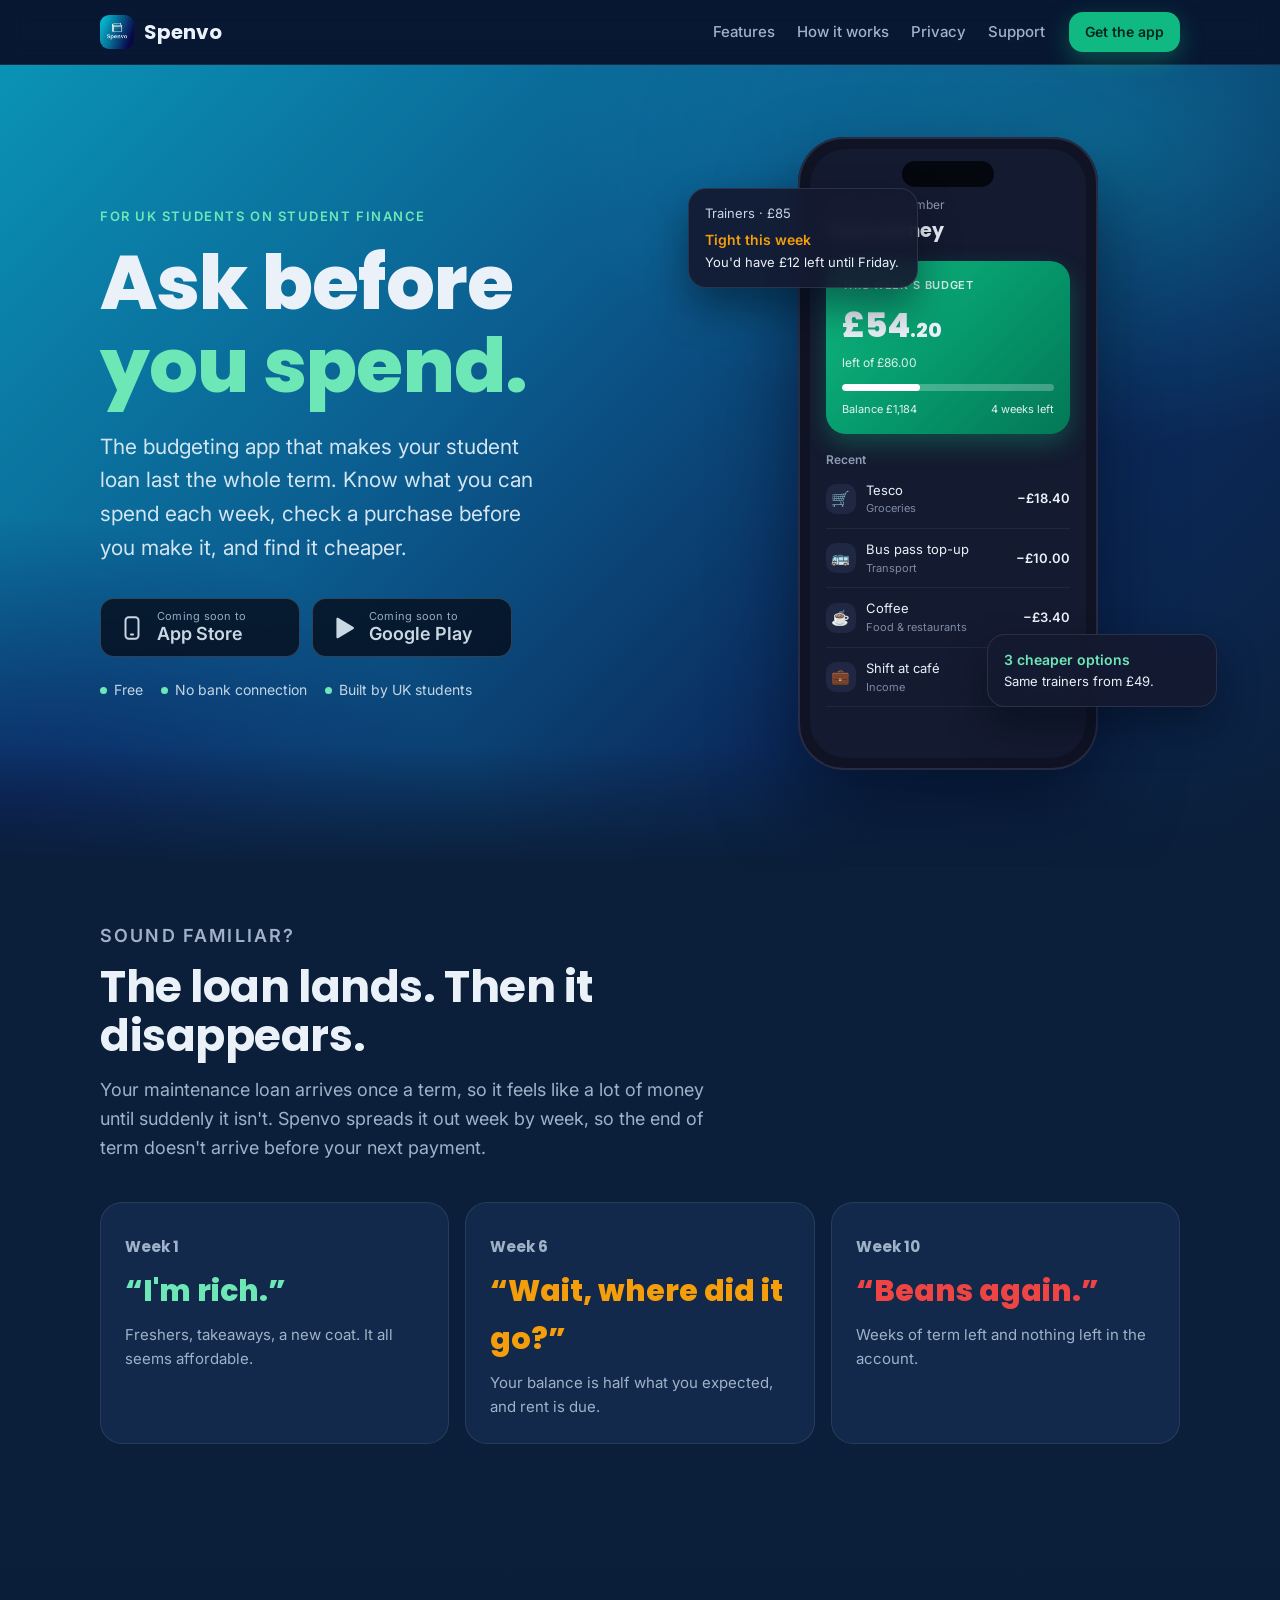
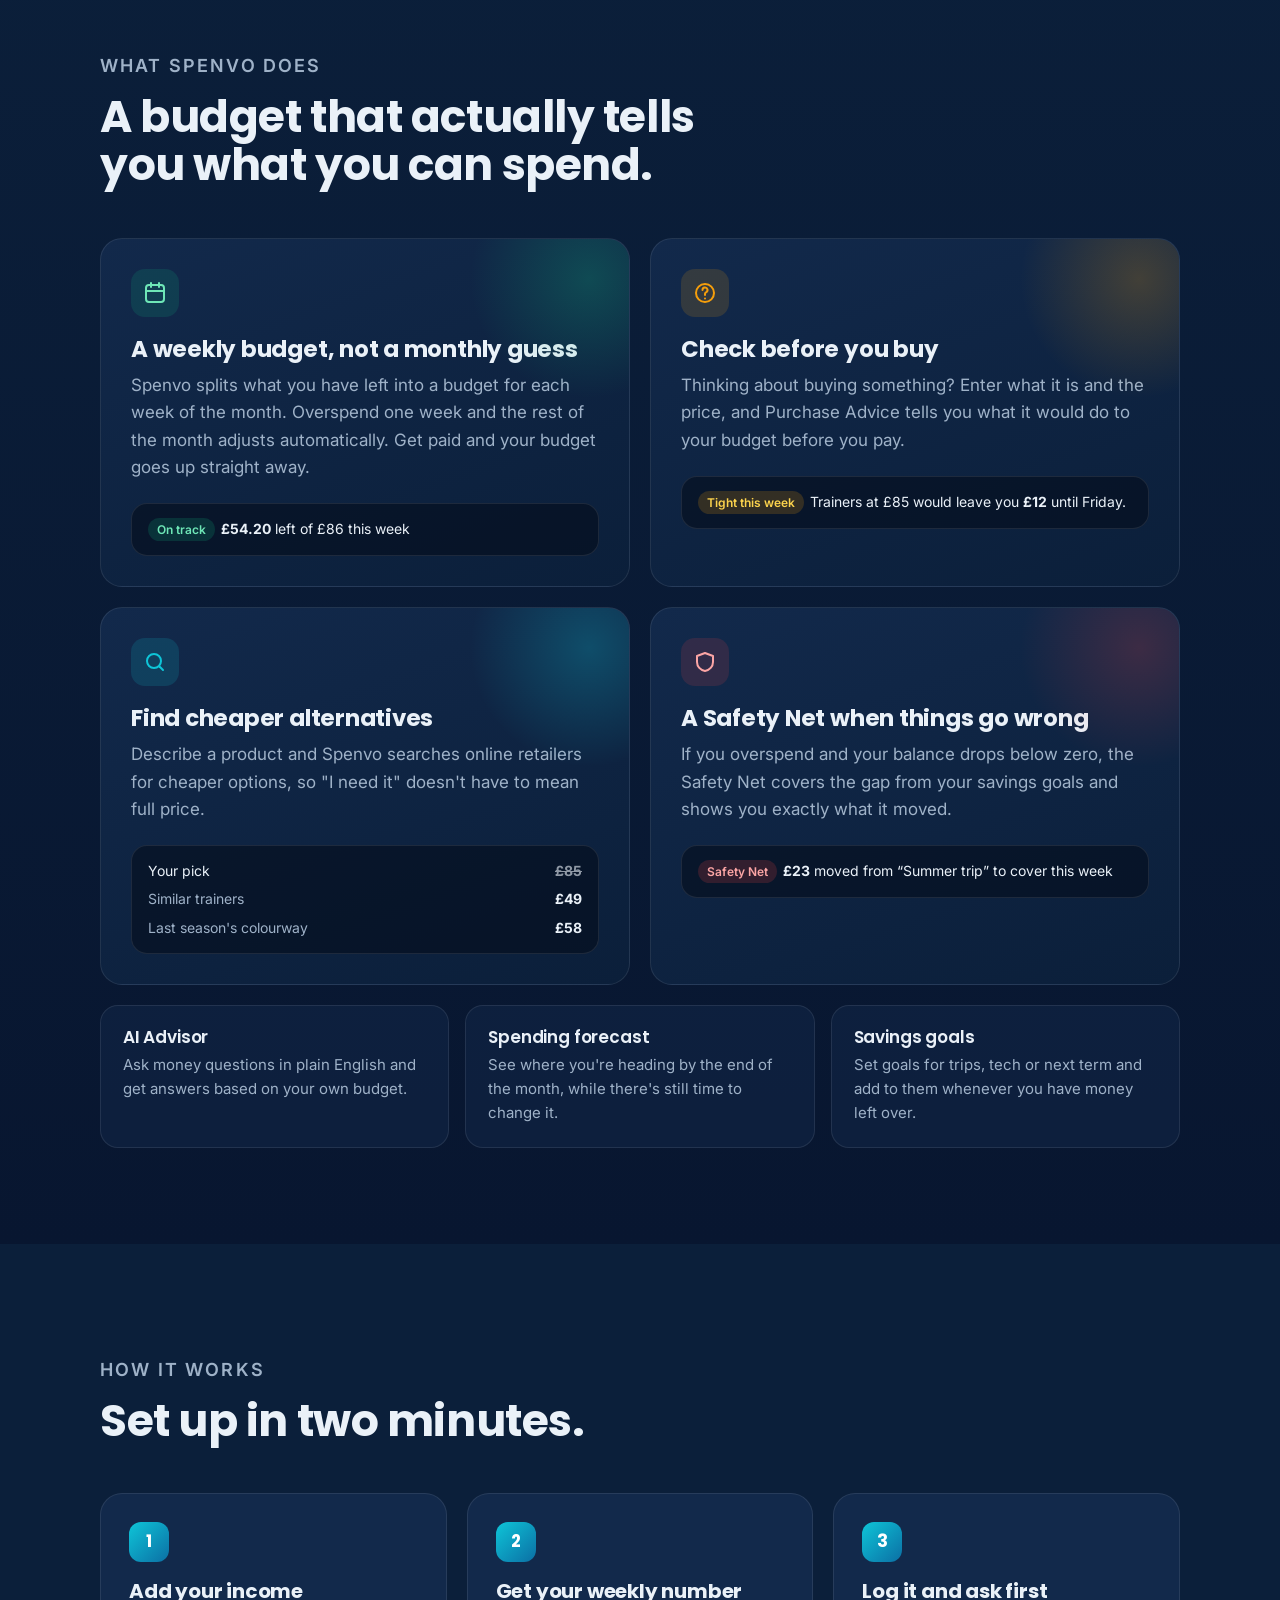
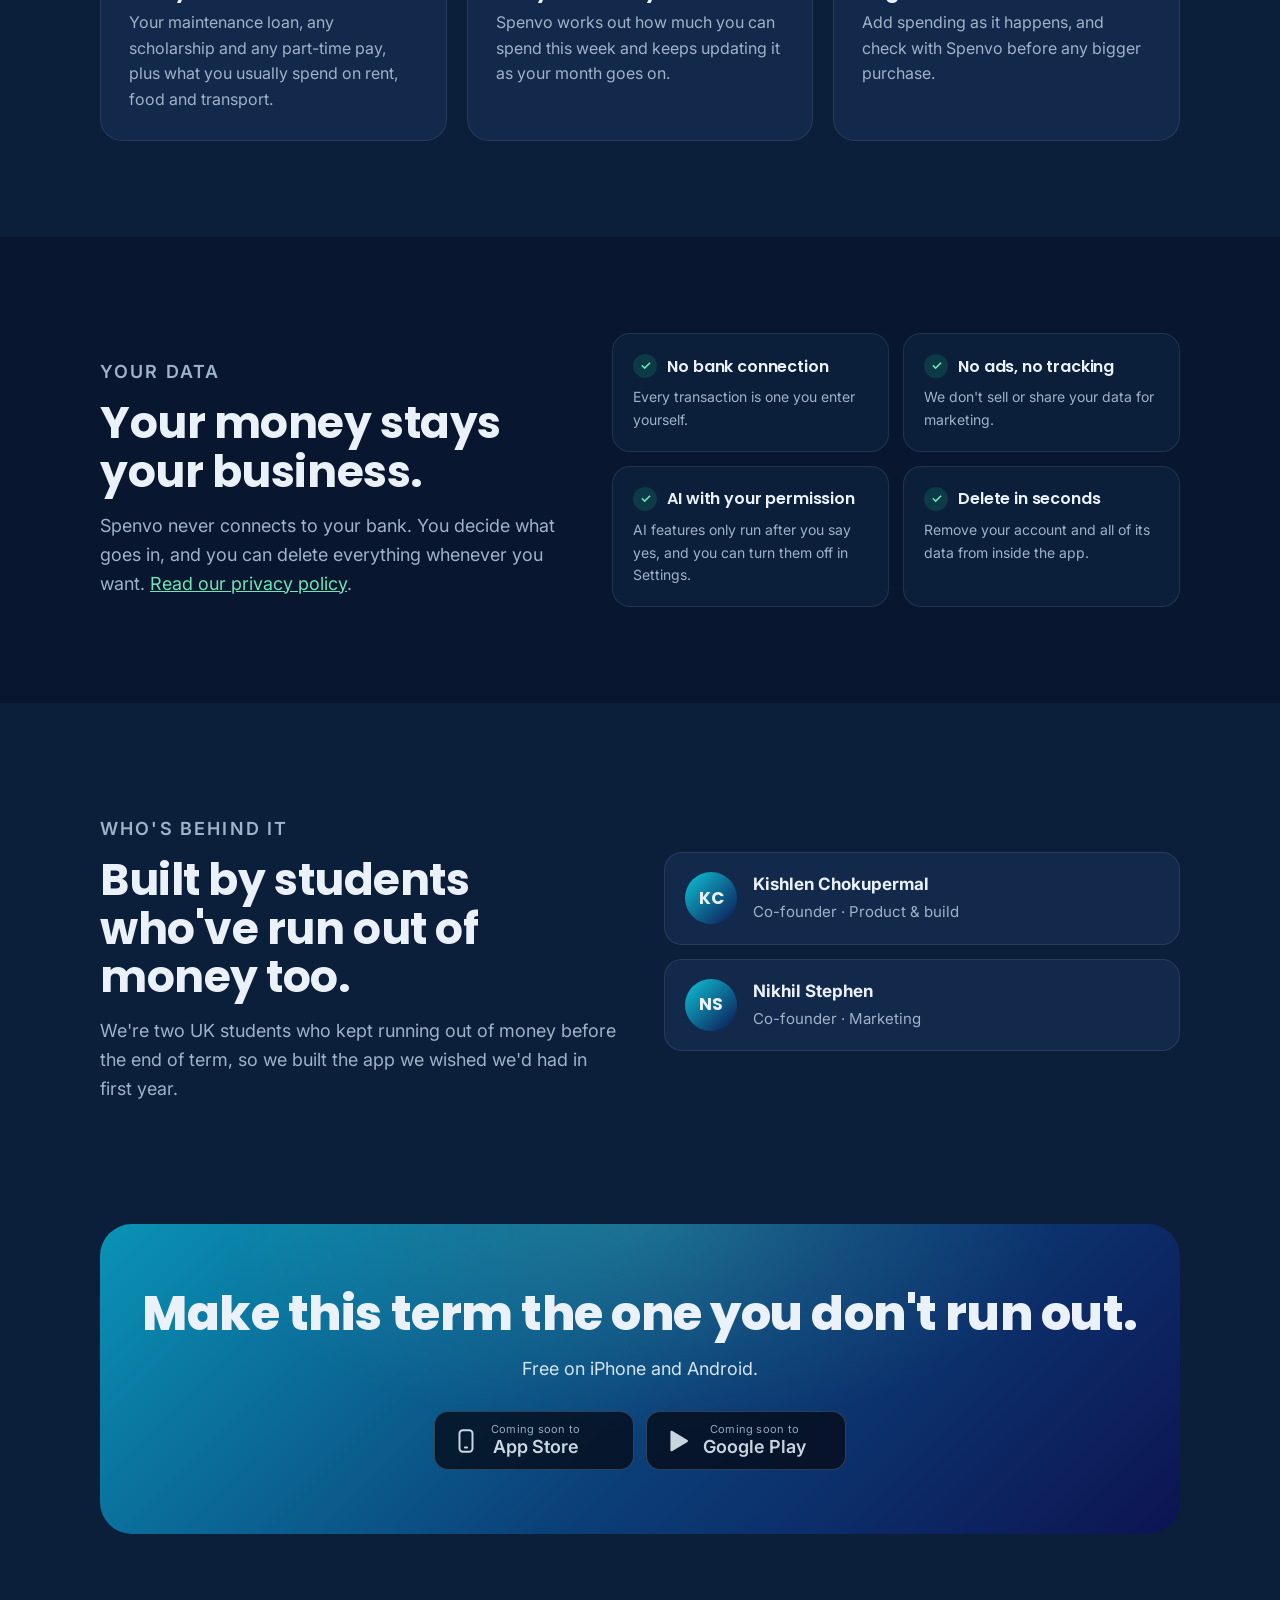
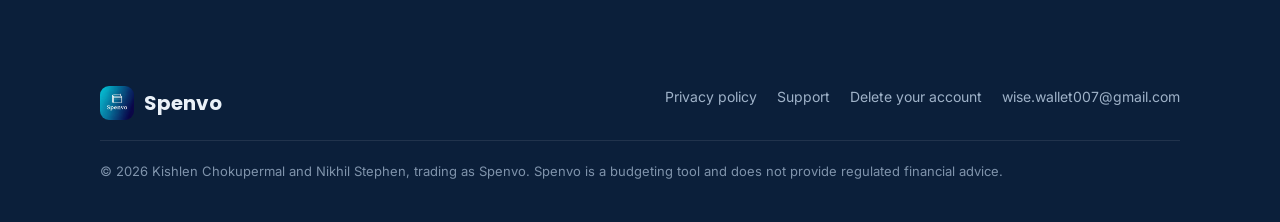
==== commit 406001f8: "Hero slogan: Ask before you spend Match the Kickstarter cover and App Store header. Rename the Purch" ====
--- a/index.html
+++ b/index.html
@@ -3,7 +3,7 @@
 <head>
   <meta charset="utf-8">
   <meta name="viewport" content="width=device-width, initial-scale=1">
-  <title>Spenvo – Make your student loan last the whole term</title>
+  <title>Spenvo – Ask before you spend</title>
   <meta name="description" content="Spenvo is the budgeting app for UK students. It turns your maintenance loan into a weekly budget, tells you whether you can afford something before you buy it, and finds cheaper alternatives. Free on iPhone and Android.">
   <meta name="theme-color" content="#0B1F3A">
   <link rel="canonical" href="https://spenvo.co.uk/">
@@ -12,7 +12,7 @@
 
   <meta property="og:type" content="website">
   <meta property="og:site_name" content="Spenvo">
-  <meta property="og:title" content="Spenvo – Make your student loan last the whole term">
+  <meta property="og:title" content="Spenvo – Ask before you spend">
   <meta property="og:description" content="Weekly budgets, purchase advice and cheaper alternatives for UK students. Free on iPhone and Android.">
   <meta property="og:url" content="https://spenvo.co.uk/">
   <meta property="og:image" content="https://spenvo.co.uk/img/og.jpg">
@@ -294,7 +294,6 @@
     }
     @media (max-width: 520px) {
       .float-card { display: none; }
-      .hero h1 em { display: inline; }
       .phone { width: 270px; }
       .checks { grid-template-columns: 1fr; }
       .store { flex: 1 1 100%; }
@@ -324,8 +323,8 @@
       <div class="wrap">
         <div>
           <p class="eyebrow">For UK students on student finance</p>
-          <h1 style="margin-top:14px">Make your loan last <em>the whole term.</em></h1>
-          <p class="lede">Spenvo turns your maintenance loan into a weekly budget and tells you whether you can afford something before you buy it.</p>
+          <h1 style="margin-top:14px">Ask before <em>you spend.</em></h1>
+          <p class="lede">The budgeting app that makes your student loan last the whole term. Know what you can spend each week, check a purchase before you make it, and find it cheaper.</p>
 
           <div class="store-row" data-store-row>
             <a class="store" data-store="ios" href="#download">
@@ -414,7 +413,7 @@
 
           <article class="feature f-ask reveal">
             <div class="badge"><svg viewBox="0 0 24 24" fill="none" stroke-width="2" stroke-linecap="round" stroke-linejoin="round"><circle cx="12" cy="12" r="9"/><path d="M9.5 9a2.5 2.5 0 1 1 3.5 2.3c-.6.3-1 .9-1 1.6V14M12 17.5h.01"/></svg></div>
-            <h3>Ask before you spend</h3>
+            <h3>Check before you buy</h3>
             <p>Thinking about buying something? Enter what it is and the price, and Purchase Advice tells you what it would do to your budget before you pay.</p>
             <div class="demo"><span class="pill a">Tight this week</span>Trainers at £85 would leave you <b>£12</b> until Friday.</div>
           </article>
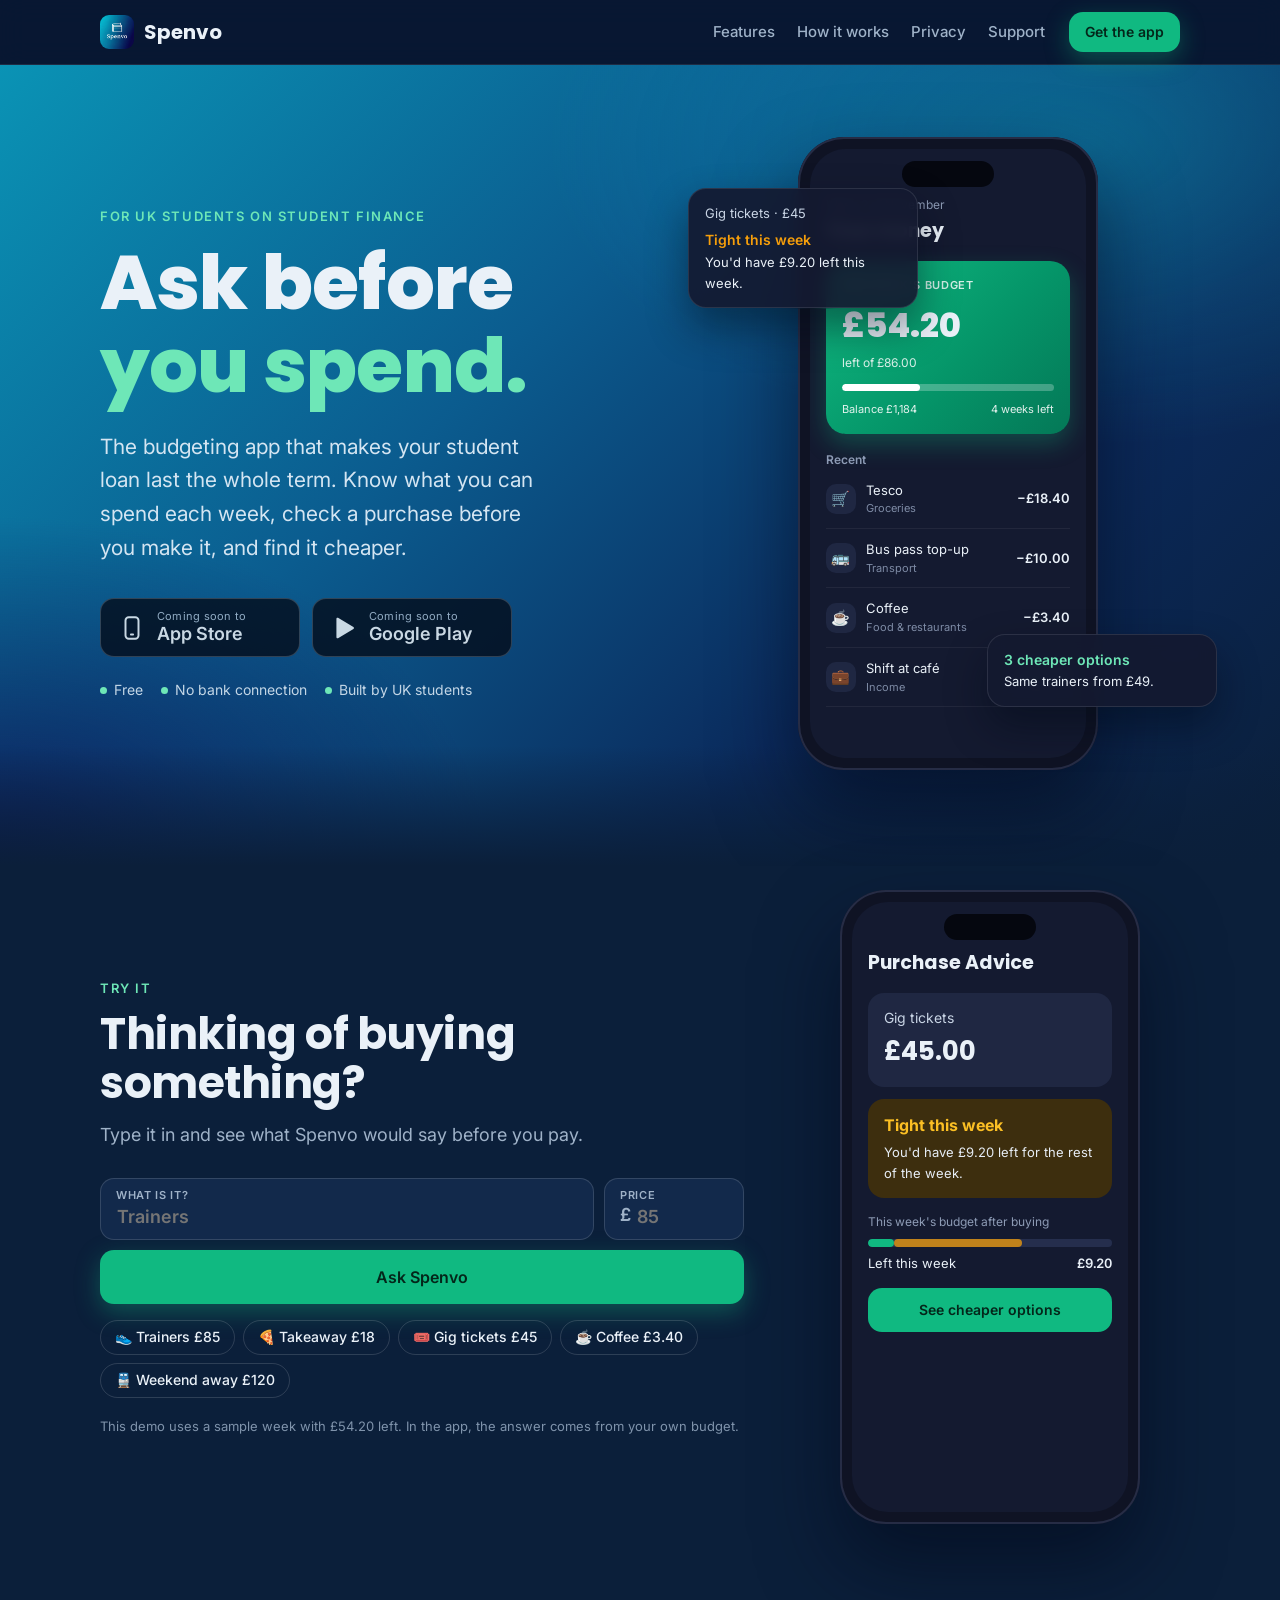
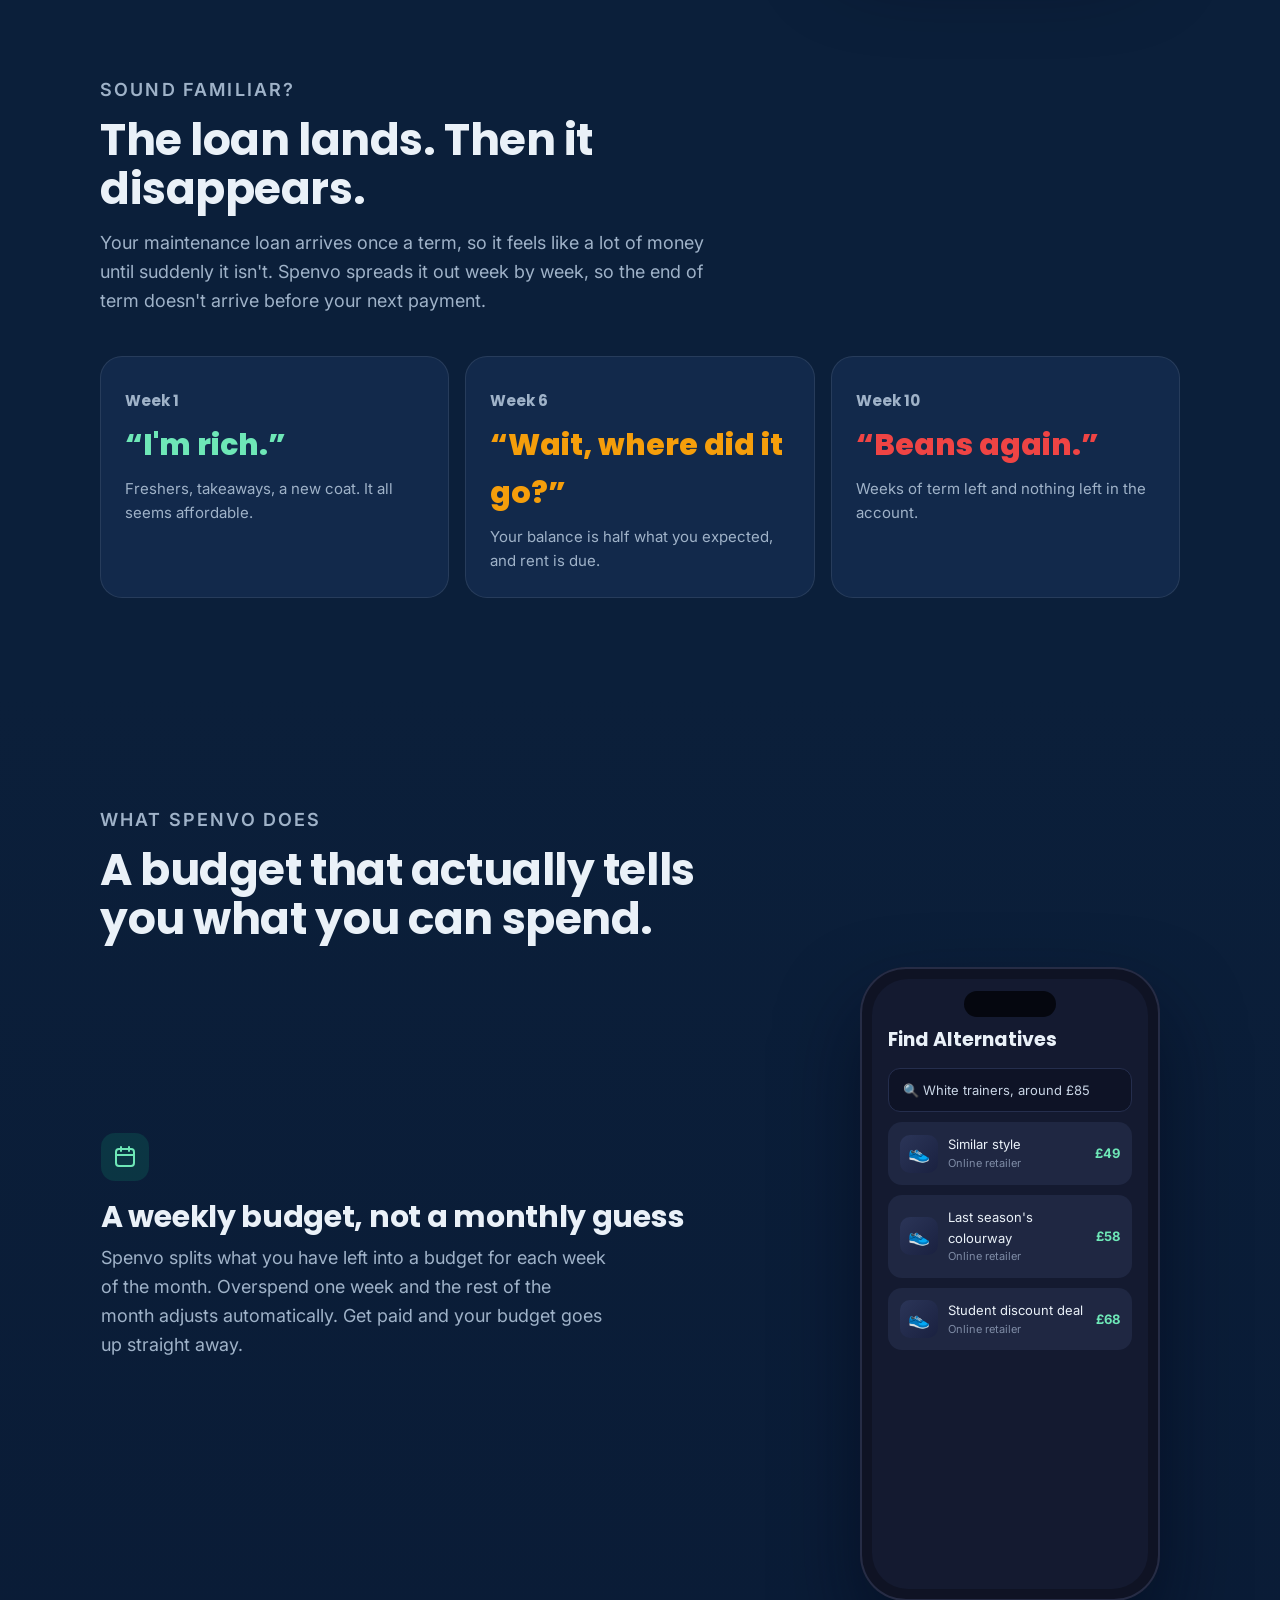
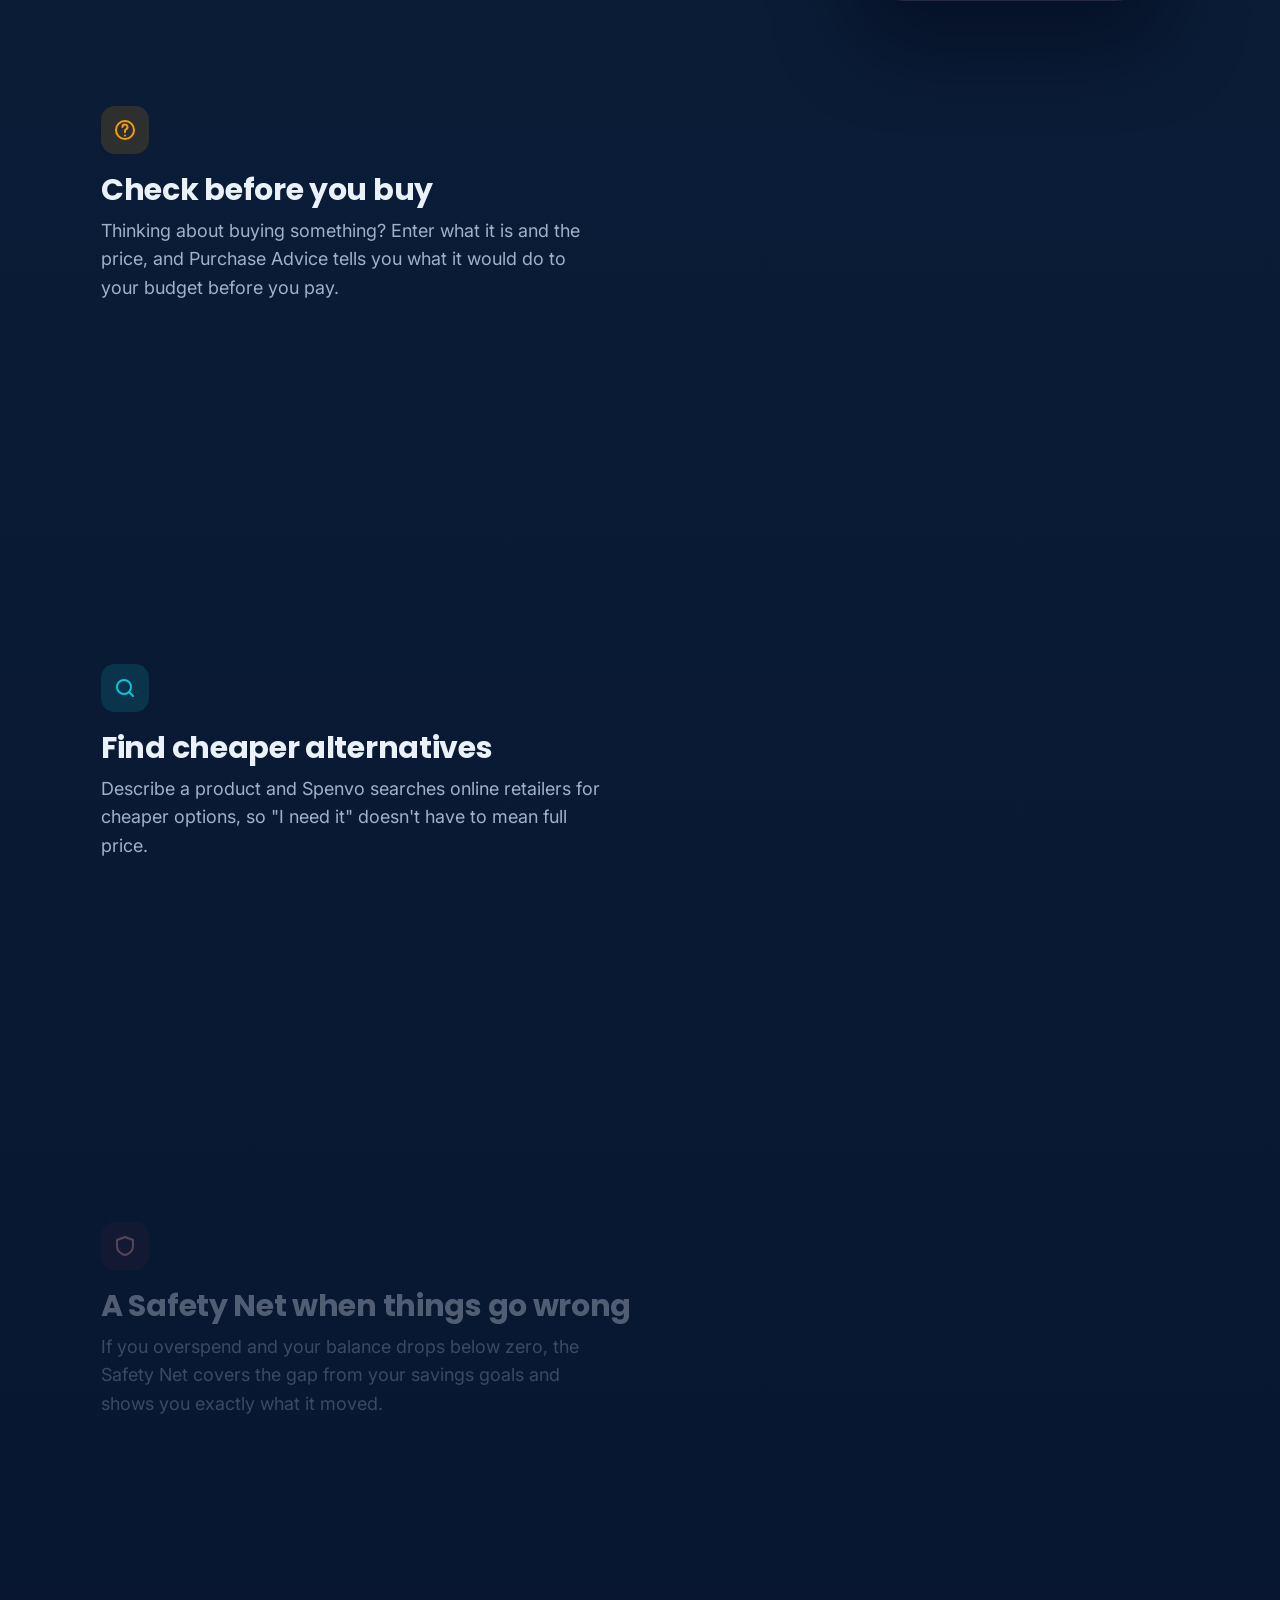
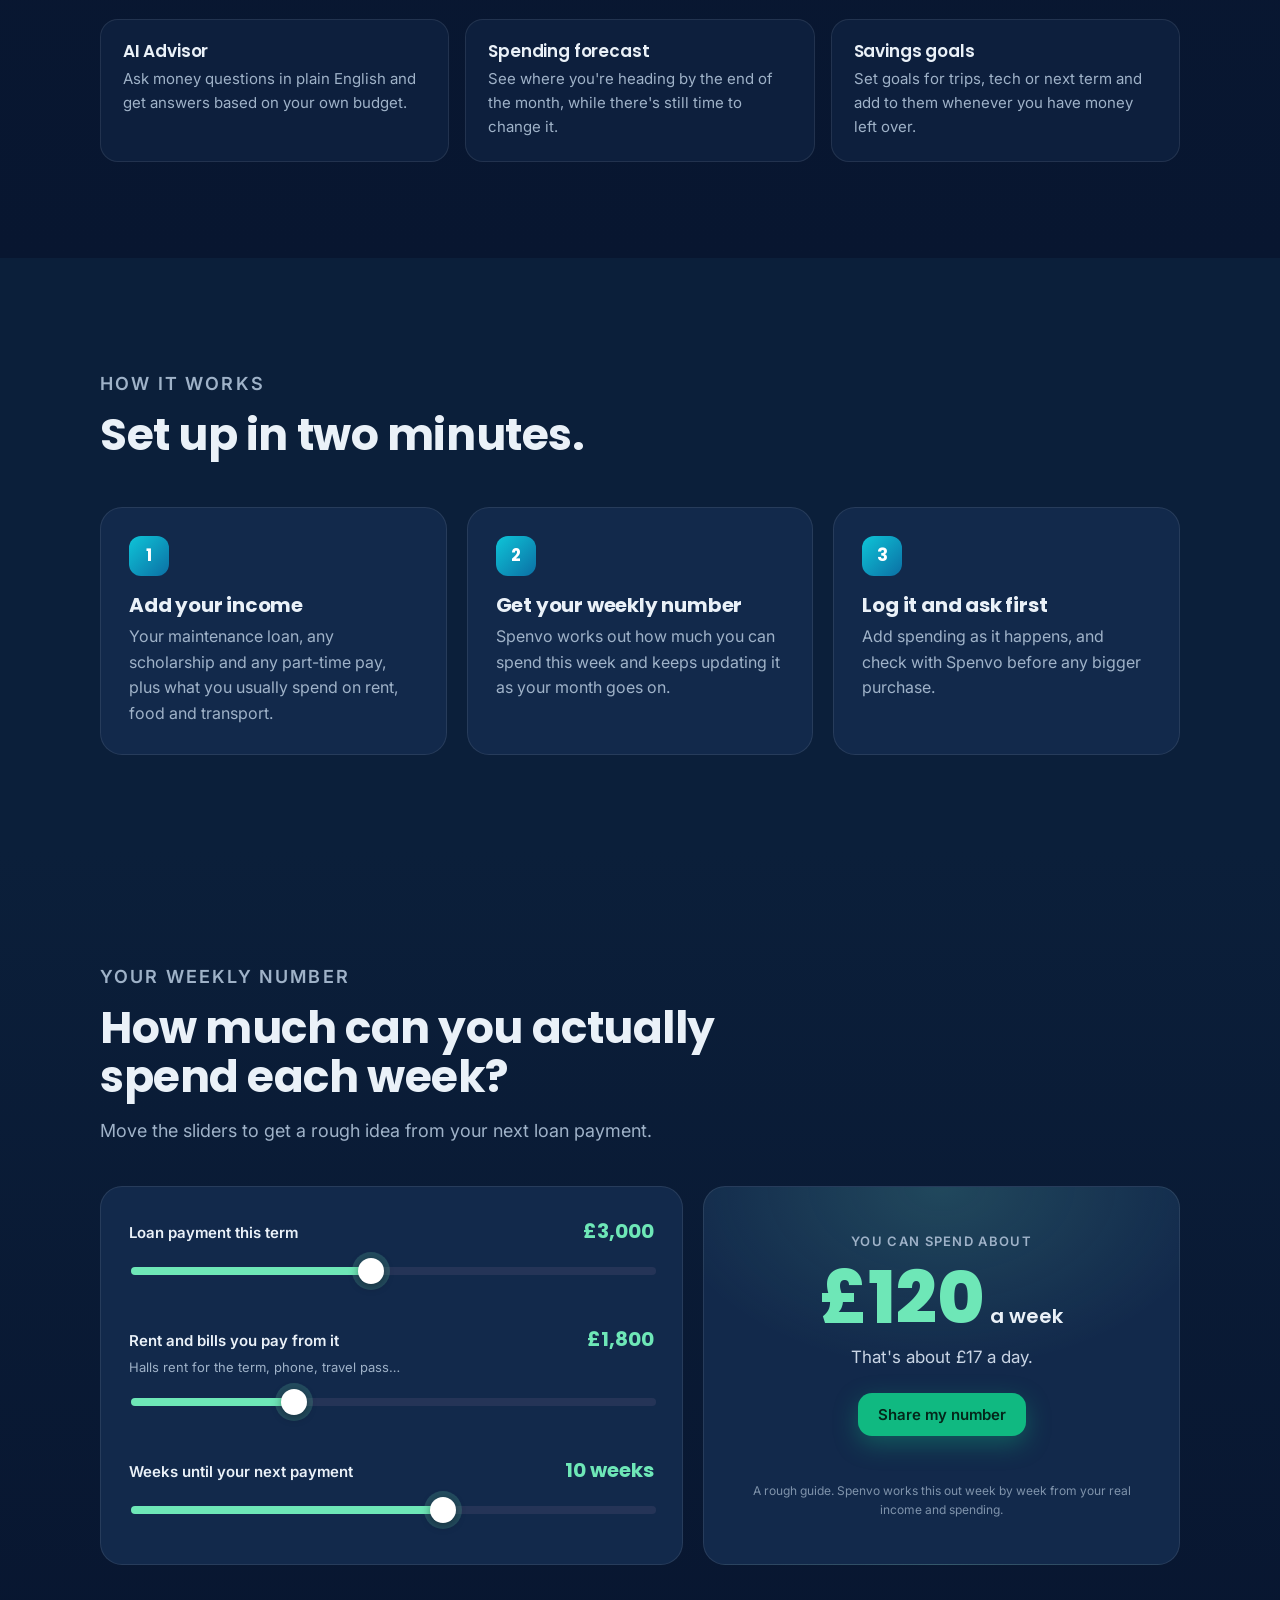
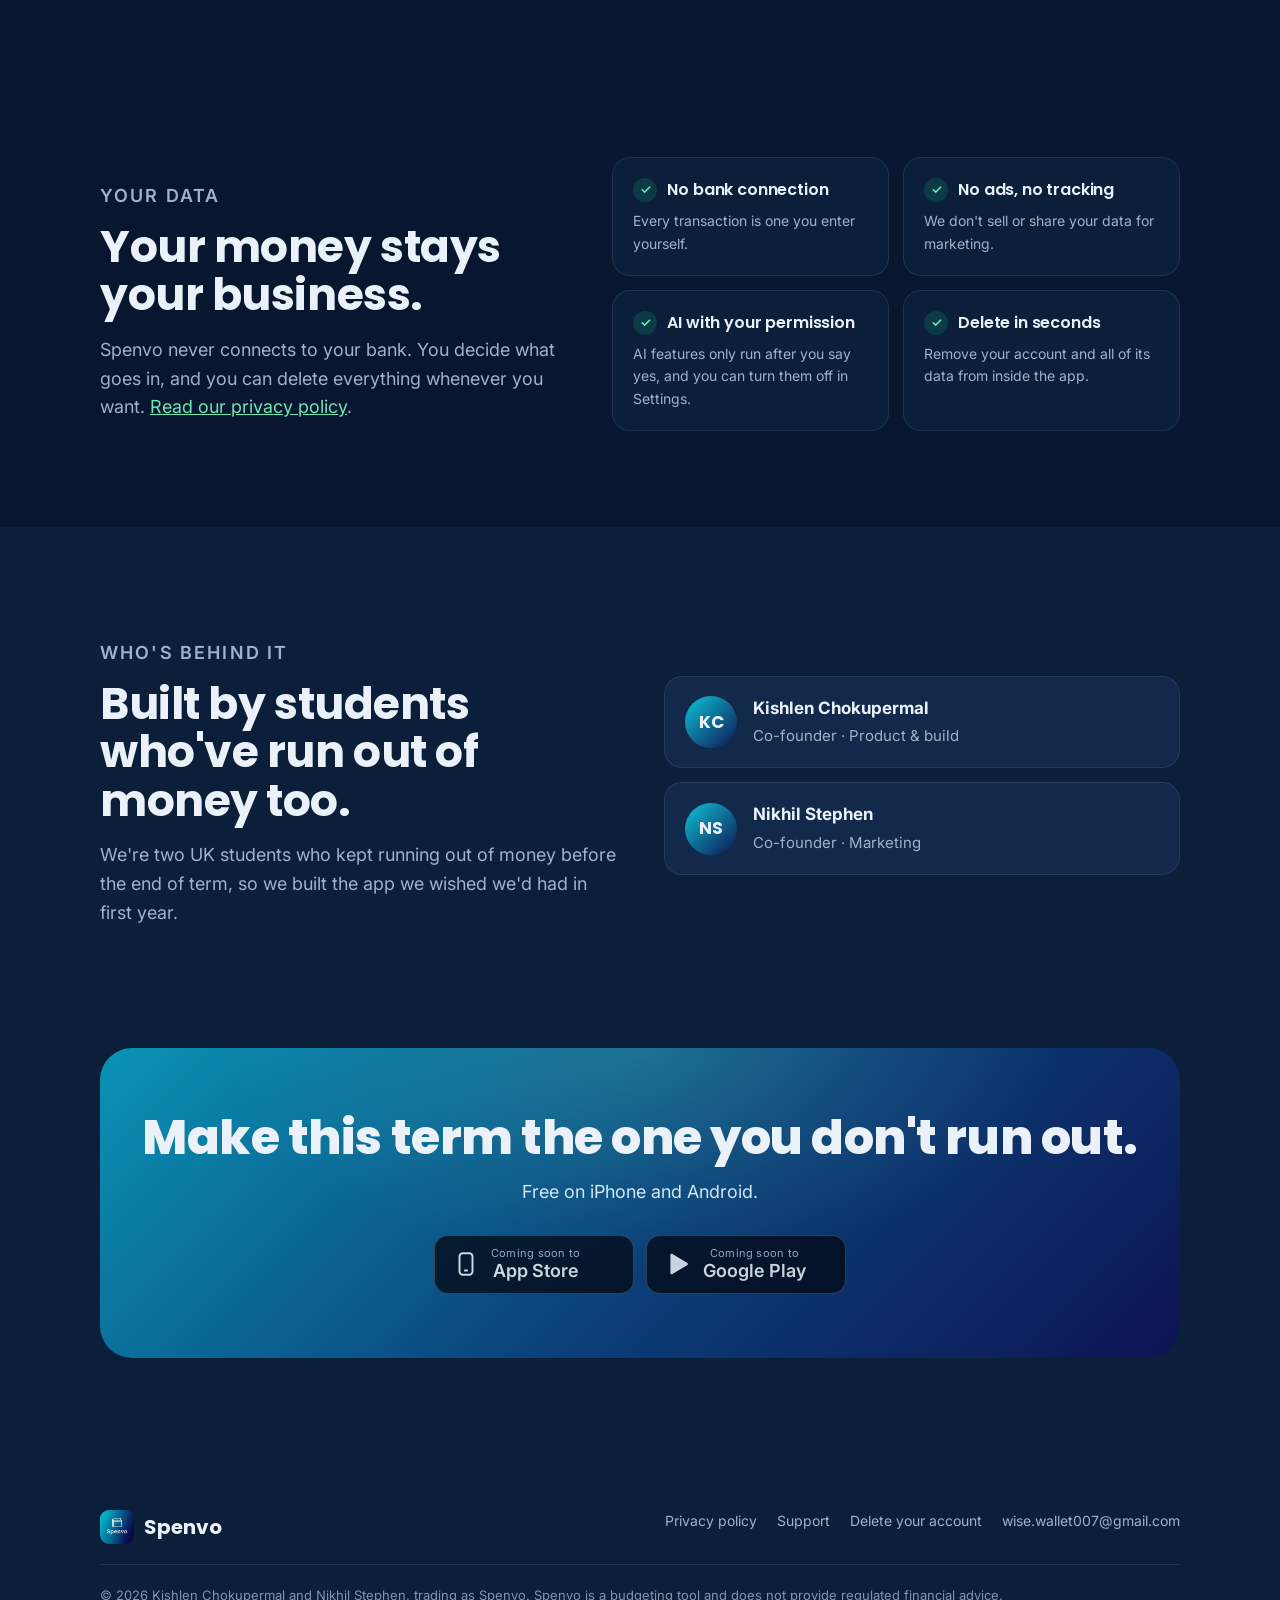
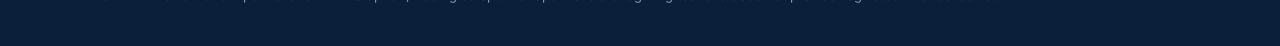
==== commit fa26a12e: "Make the landing page interactive - 'Try it' section: type an item and price (or tap an example) and" ====
--- a/index.html
+++ b/index.html
@@ -173,6 +173,7 @@
 
     /* ---------- Sections ---------- */
     section { padding: 96px 0; }
+    section[id] { scroll-margin-top: 64px; }
     .section-head { max-width: 640px; }
     .section-head h2 { font-size: clamp(30px, 4vw, 44px); font-weight: 700; margin-top: 12px; }
     .section-head p { margin-top: 16px; color: var(--muted); font-size: 18px; }
@@ -282,22 +283,250 @@
       html { scroll-behavior: auto; }
     }
 
+
+    /* =================== Interactive pieces =================== */
+    .money { font-variant-numeric: tabular-nums; }
+
+    /* --- Try it --- */
+    .try { padding-top: 24px; }
+    .try .wrap { display: grid; grid-template-columns: 1fr 380px; gap: 56px; align-items: center; }
+    .try .wrap > *, .hero .wrap > *, .calc-box > *, .tour > * { min-width: 0; }
+    .ask-form { margin-top: 28px; display: grid; grid-template-columns: 1fr 140px; gap: 10px; }
+    .field { position: relative; }
+    .field label { position: absolute; left: 16px; top: 9px; font-size: 11px; font-weight: 600; letter-spacing: .06em; text-transform: uppercase; color: var(--muted); pointer-events: none; }
+    .field input {
+      width: 100%; height: 62px; padding: 24px 16px 8px; border-radius: 14px;
+      background: var(--navy-700); border: 1px solid rgba(255,255,255,.14); color: var(--text);
+      font: 600 18px/1 Inter, sans-serif; outline: none; transition: border-color .15s, box-shadow .15s;
+      -moz-appearance: textfield; appearance: textfield;
+    }
+    .field input::-webkit-outer-spin-button, .field input::-webkit-inner-spin-button { -webkit-appearance: none; margin: 0; }
+    .field input:focus { border-color: var(--mint); box-shadow: 0 0 0 4px rgba(110,231,183,.15); }
+    .field.price input { padding-left: 32px; }
+    .field.price::after { content: "£"; position: absolute; left: 16px; top: 28px; font: 600 18px/1 Inter, sans-serif; color: var(--muted); }
+    .ask-form .btn { grid-column: 1 / -1; justify-content: center; height: 54px; font-size: 16px; border: 0; cursor: pointer; font-family: inherit; }
+    .chips { display: flex; flex-wrap: wrap; gap: 8px; margin-top: 16px; }
+    .chip {
+      border: 1px solid rgba(255,255,255,.14); background: transparent; color: var(--text);
+      padding: 8px 14px; border-radius: 99px; font: 500 14px/1.2 Inter, sans-serif; cursor: pointer;
+      transition: background .15s, border-color .15s, transform .15s;
+    }
+    .chip:hover { background: rgba(255,255,255,.06); border-color: rgba(255,255,255,.3); }
+    .chip:active { transform: scale(.96); }
+    .demo-note { margin-top: 18px; font-size: 13px; color: #7F93AB; }
+
+    .pa-head { font-family: Poppins, sans-serif; font-weight: 700; font-size: 19px; }
+    .pa-item { margin-top: 14px; border-radius: 16px; padding: 14px 16px; background: #1F2742; }
+    .pa-item .n { font-size: 14px; color: #C9D5E5; white-space: nowrap; overflow: hidden; text-overflow: ellipsis; }
+    .pa-item .p { font-family: Poppins, sans-serif; font-weight: 700; font-size: 26px; margin-top: 2px; }
+    .verdict {
+      margin-top: 12px; border-radius: 16px; padding: 14px 16px; min-height: 98px;
+      background: #3D2E0E; transition: background .35s ease;
+    }
+    .verdict .vt { font-weight: 700; font-size: 16px; color: #FBBF24; transition: color .35s; }
+    .verdict .vb { font-size: 13px; color: #E7EDF5; margin-top: 4px; }
+    .verdict.green { background: #0B3B2E; } .verdict.green .vt { color: var(--mint); }
+    .verdict.red { background: #43171A; } .verdict.red .vt { color: #FCA5A5; }
+    .verdict.thinking .vt, .verdict.thinking .vb { opacity: 0; }
+    .verdict .vt, .verdict .vb { transition: opacity .25s ease, color .35s; }
+    .dots { display: none; gap: 6px; padding-top: 30px; justify-content: center; }
+    .verdict.thinking .dots { display: flex; }
+    .verdict.thinking .vt, .verdict.thinking .vb { display: none; }
+    .dots i { width: 8px; height: 8px; border-radius: 50%; background: #8D9BB5; animation: dot 1s infinite ease-in-out; }
+    .dots i:nth-child(2) { animation-delay: .15s; } .dots i:nth-child(3) { animation-delay: .3s; }
+    @keyframes dot { 0%,80%,100% { transform: scale(.6); opacity: .4; } 40% { transform: scale(1); opacity: 1; } }
+    .after { margin-top: 14px; font-size: 12px; color: #8D9BB5; }
+    .after-row { display: flex; justify-content: space-between; margin-top: 6px; font-size: 13px; }
+    .after-row b { font-weight: 600; }
+    .meter { height: 8px; border-radius: 6px; background: #252E4D; margin-top: 8px; overflow: hidden; position: relative; }
+    .meter i { position: absolute; left: 0; top: 0; bottom: 0; border-radius: 6px; background: var(--green); transition: width .6s cubic-bezier(.2,.8,.2,1), background .35s; }
+    .meter i.cost { background: rgba(245,158,11,.75); }
+    .meter i.cost.over { background: rgba(239,68,68,.85); }
+    .pa-btn { margin-top: 14px; display: block; text-align: center; padding: 11px; border-radius: 14px; background: var(--green); color: #04261A; font-weight: 600; font-size: 14px; }
+
+    /* --- Feature tour (desktop) --- */
+    .tour-phone { display: none; }
+    @media (min-width: 901px) {
+      .tour { display: grid; grid-template-columns: 1fr 340px; gap: 64px; margin-top: 24px; }
+      .tour .feature-grid { grid-template-columns: 1fr; gap: 0; margin-top: 0; }
+      .tour .feature { min-height: 62vh; display: flex; flex-direction: column; justify-content: center; background: none; border-color: transparent; padding: 30px 0; opacity: .32; transition: opacity .4s ease; }
+      .tour .feature::before { display: none; }
+      .tour .feature.active { opacity: 1; }
+      .tour .feature .demo { display: none; }
+      .tour .feature h3 { font-size: 30px; }
+      .tour .feature p { font-size: 18px; max-width: 46ch; }
+      .tour-phone { display: block; position: sticky; top: max(84px, calc(50vh - 316px)); height: 640px; }
+      .tour-phone .phone { width: 300px; margin: 0 auto; }
+      .tscreen { position: absolute; inset: 0; padding: 46px 16px 16px; opacity: 0; transform: translateY(14px) scale(.98); transition: opacity .45s ease, transform .45s ease; pointer-events: none; }
+      .tscreen.on { opacity: 1; transform: none; }
+    }
+    .t-tabs { display: flex; gap: 6px; margin-top: 14px; }
+    .t-tabs span { flex: 1; text-align: center; font-size: 11px; padding: 7px 0; border-radius: 10px; background: #1F2742; color: #8D9BB5; }
+    .t-tabs span.cur { background: rgba(16,185,129,.2); color: var(--mint); font-weight: 600; }
+    .res { display: flex; align-items: center; gap: 10px; padding: 12px; margin-top: 10px; border-radius: 14px; background: #1F2742; font-size: 13px; opacity: 0; transform: translateX(16px); transition: opacity .4s ease, transform .4s ease; }
+    .tscreen.on .res { opacity: 1; transform: none; }
+    .tscreen.on .res:nth-of-type(2) { transition-delay: .15s; } .tscreen.on .res:nth-of-type(3) { transition-delay: .3s; } .tscreen.on .res:nth-of-type(4) { transition-delay: .45s; }
+    .res .thumb { width: 38px; height: 38px; border-radius: 10px; background: linear-gradient(135deg, #2B3558, #1A2140); display: grid; place-items: center; font-size: 18px; }
+    .res .nm { flex: 1; } .res .nm small { display: block; color: #7E8BA5; font-size: 11px; }
+    .res b { color: var(--mint); }
+    .search { margin-top: 12px; padding: 11px 14px; border-radius: 12px; background: #0E1326; border: 1px solid #252E4D; font-size: 13px; color: #C9D5E5; }
+    .net-card { margin-top: 14px; border-radius: 20px; padding: 16px; background: linear-gradient(135deg, #ef4444, #b91c1c); transition: background .6s ease; }
+    .net-card.fixed { background: linear-gradient(135deg, #10b981, #047857); }
+    .net-card .lbl { font-size: 11px; font-weight: 600; letter-spacing: .06em; text-transform: uppercase; color: rgba(255,255,255,.85); }
+    .net-card .amt { font-family: Poppins, sans-serif; font-weight: 800; font-size: 32px; margin-top: 4px; }
+    .net-msg { margin-top: 12px; padding: 12px 14px; border-radius: 14px; background: #1F2742; font-size: 13px; opacity: 0; transform: translateY(8px); transition: opacity .4s ease, transform .4s ease; }
+    .net-msg.show { opacity: 1; transform: none; }
+    .goal { margin-top: 12px; padding: 12px 14px; border-radius: 14px; background: #1F2742; font-size: 13px; }
+    .goal .row { display: flex; justify-content: space-between; }
+    .goal .meter i { background: var(--cyan); }
+
+    /* --- Calculator --- */
+    .calc { background: linear-gradient(180deg, var(--navy-800), var(--navy-900)); }
+    .calc-box { display: grid; grid-template-columns: 1.1fr .9fr; gap: 20px; margin-top: 40px; }
+    .sliders, .result { border-radius: var(--radius); border: 1px solid var(--line); background: var(--navy-700); padding: 28px; }
+    .slider + .slider { margin-top: 26px; }
+    .slider .top { display: flex; justify-content: space-between; align-items: baseline; gap: 12px; }
+    .slider label { font-weight: 600; font-size: 15px; }
+    .slider output { font-family: Poppins, sans-serif; font-weight: 700; font-size: 20px; color: var(--mint); white-space: nowrap; }
+    .slider .hint { font-size: 13px; color: var(--muted); margin-top: 2px; }
+    input[type=range] {
+      -webkit-appearance: none; appearance: none; width: 100%; height: 36px; margin-top: 6px; background: transparent; cursor: pointer; touch-action: pan-y;
+      --fill: 50%;
+    }
+    input[type=range]::-webkit-slider-runnable-track { height: 8px; border-radius: 6px; background: linear-gradient(90deg, var(--mint) var(--fill), #253457 var(--fill)); }
+    input[type=range]::-moz-range-track { height: 8px; border-radius: 6px; background: linear-gradient(90deg, var(--mint) var(--fill), #253457 var(--fill)); }
+    input[type=range]::-webkit-slider-thumb { -webkit-appearance: none; width: 26px; height: 26px; margin-top: -9px; border-radius: 50%; background: #fff; border: 0; box-shadow: 0 2px 10px rgba(0,0,0,.4), 0 0 0 6px rgba(110,231,183,.18); }
+    input[type=range]::-moz-range-thumb { width: 26px; height: 26px; border-radius: 50%; background: #fff; border: 0; box-shadow: 0 2px 10px rgba(0,0,0,.4), 0 0 0 6px rgba(110,231,183,.18); }
+    input[type=range]:focus-visible { outline: none; }
+    input[type=range]:focus-visible::-webkit-slider-thumb { box-shadow: 0 0 0 6px rgba(110,231,183,.45); }
+    .result { display: flex; flex-direction: column; justify-content: center; text-align: center; background: radial-gradient(400px 260px at 50% 0%, rgba(110,231,183,.16), transparent 70%), var(--navy-700); }
+    .result .k { font-size: 13px; font-weight: 600; letter-spacing: .1em; text-transform: uppercase; color: var(--muted); }
+    .result .big { font-family: Poppins, sans-serif; font-weight: 800; font-size: clamp(52px, 7vw, 72px); line-height: 1; margin-top: 10px; color: var(--mint); }
+    .result .big small { font-size: 20px; font-weight: 600; color: var(--text); }
+    .result .day { margin-top: 10px; color: #C9D5E5; }
+    .result .warn { margin-top: 10px; color: #FCD34D; font-size: 15px; }
+    .result .btn { margin: 22px auto 0; border: 0; cursor: pointer; font-family: inherit; }
+    .result .fine { margin-top: 14px; font-size: 12px; color: #7F93AB; }
+    .copied { display: inline-block; margin-top: 10px; font-size: 13px; color: var(--mint); opacity: 0; transition: opacity .2s; }
+    .copied.show { opacity: 1; }
+
+    @media (max-width: 900px) {
+      .try .wrap { grid-template-columns: 1fr; gap: 32px; }
+      .try .phone-stage { order: 2; }
+      .calc-box { grid-template-columns: 1fr; margin-top: 28px; gap: 14px; }
+    }
+    @media (max-width: 520px) {
+      .ask-form { grid-template-columns: 1fr 112px; }
+      .chips { flex-wrap: nowrap; overflow-x: auto; margin: 14px -18px 0; padding: 0 18px 4px; scrollbar-width: none; }
+      .chips::-webkit-scrollbar { display: none; }
+      .chip { flex: none; }
+      .pa-item .p { font-size: 22px; }
+      .verdict { min-height: 92px; }
+      .sliders, .result { padding: 22px 20px; }
+    }
+    @media (prefers-reduced-motion: reduce) {
+      .tscreen, .res, .net-msg, .meter i, .verdict, .tour .feature { transition: none !important; }
+      .dots i { animation: none; }
+    }
+
+    /* ---------- Mobile download bar ---------- */
+    .mobile-bar { display: none; }
+
     /* ---------- Responsive ---------- */
     @media (max-width: 900px) {
-      .hero { padding: 48px 0 72px; }
-      .hero .wrap, .privacy .wrap, .team .wrap { grid-template-columns: 1fr; }
-      .phone-stage { margin-top: 12px; }
-      .feature-grid, .steps, .problem-grid, .extras { grid-template-columns: 1fr; }
+      .hero { padding: 40px 0 64px; }
+      .hero .wrap, .privacy .wrap, .team .wrap { grid-template-columns: 1fr; gap: 36px; }
+      .feature-grid, .steps, .extras { grid-template-columns: 1fr; }
       .site-nav { display: none; }
       .site-header .btn { margin-left: auto; }
-      section { padding: 72px 0; }
+      section { padding: 64px 0; }
+      .problem { padding-top: 16px; }
+      .section-head h2 { margin-top: 10px; }
+      .section-head p { font-size: 17px; margin-top: 12px; }
+      .feature-grid { margin-top: 32px; gap: 14px; }
+      .steps { margin-top: 32px; }
+
+      /* Swipeable rows instead of tall stacks */
+      .problem-grid, .extras {
+        display: flex; gap: 12px;
+        overflow-x: auto; scroll-snap-type: x mandatory; -webkit-overflow-scrolling: touch;
+        margin: 28px -20px 0; padding: 0 20px 6px; scroll-padding: 0 20px;
+        scrollbar-width: none;
+      }
+      .problem-grid::-webkit-scrollbar, .extras::-webkit-scrollbar { display: none; }
+      .problem-grid > *, .extras > * { flex: 0 0 80%; max-width: 340px; scroll-snap-align: start; }
+      .extras { margin-top: 14px; }
+
+      .mobile-bar:not([hidden]) {
+        display: flex; align-items: center; gap: 12px;
+        position: fixed; left: 12px; right: 12px; z-index: 30;
+        bottom: calc(12px + env(safe-area-inset-bottom));
+        padding: 10px 10px 10px 12px; border-radius: 20px;
+        background: rgba(8,22,48,.94); border: 1px solid rgba(255,255,255,.12);
+        box-shadow: 0 16px 40px rgba(2,8,23,.6);
+        backdrop-filter: blur(14px); -webkit-backdrop-filter: blur(14px);
+        transform: translateY(150%); transition: transform .35s ease;
+      }
+      .mobile-bar.show { transform: none; }
+      .mobile-bar img { width: 40px; height: 40px; border-radius: 11px; }
+      .mobile-bar span { flex: 1; line-height: 1.25; }
+      .mobile-bar small { display: block; font-size: 12px; color: var(--muted); }
+      .mobile-bar .btn { padding: 11px 22px; }
+      body.has-bar footer { padding-bottom: 110px; }
     }
     @media (max-width: 520px) {
+      body { font-size: 16px; }
+      .wrap { padding: 0 18px; }
+      .problem-grid, .extras { margin-left: -18px; margin-right: -18px; padding-left: 18px; padding-right: 18px; scroll-padding: 0 18px; }
+      .eyebrow { font-size: 12px; letter-spacing: .08em; }
+      .hero h1 { font-size: 46px; }
+      .hero .lede { font-size: 17px; margin-top: 16px; }
       .float-card { display: none; }
-      .phone { width: 270px; }
-      .checks { grid-template-columns: 1fr; }
-      .store { flex: 1 1 100%; }
-      .cta { padding: 48px 20px; }
+
+      /* Store buttons side by side */
+      .store-row { flex-wrap: nowrap; gap: 10px; margin-top: 26px; }
+      .store { flex: 1 1 0; min-width: 0; padding: 10px 12px; gap: 9px; border-radius: 13px; }
+      .store svg { width: 22px; height: 22px; }
+      .store small { font-size: 10px; }
+      .store strong { font-size: 16px; white-space: nowrap; }
+      .trust { font-size: 13px; gap: 6px 14px; margin-top: 18px; }
+
+      /* Smaller phone, fully visible */
+      .phone { width: 248px; border-radius: 40px; padding: 10px; }
+      .screen { border-radius: 31px; padding: 40px 14px 14px; }
+      .notch { top: 10px; width: 80px; height: 22px; }
+      .budget-card { padding: 14px; }
+      .budget-card .amt { font-size: 30px; }
+      .tx { padding: 8px 0; }
+      .tx-opt { display: none; }
+
+      .section-head h2 { font-size: 29px; }
+      .term { padding: 20px; }
+      .term .big { font-size: 25px; }
+      .feature { padding: 22px; }
+      .feature .badge { width: 42px; height: 42px; border-radius: 12px; }
+      .feature h3 { font-size: 20px; margin-top: 16px; }
+      .feature p { font-size: 16px; }
+      .feature .demo { margin-top: 16px; font-size: 13px; }
+
+      /* Steps as compact rows */
+      .steps { gap: 10px; }
+      .step { display: grid; grid-template-columns: 36px 1fr; column-gap: 14px; padding: 18px; border-radius: 18px; }
+      .step::before { grid-row: span 2; width: 36px; height: 36px; border-radius: 10px; font-size: 15px; }
+      .step h3 { margin-top: 4px; font-size: 18px; }
+      .step p { margin-top: 4px; font-size: 15px; }
+
+      .checks { grid-template-columns: 1fr; gap: 10px; }
+      .check { padding: 16px 18px; }
+      .founder { padding: 14px 16px; }
+
+      .cta { padding: 40px 18px; border-radius: 26px; }
+      .cta h2 { font-size: 30px; }
+      .cta p { font-size: 16px; }
+
+      footer { padding-top: 40px; }
+      footer nav { gap: 0 18px; }
+      footer nav a { display: inline-block; padding: 11px 0; }
     }
   </style>
 </head>
@@ -346,9 +575,9 @@
 
         <div class="phone-stage" aria-hidden="true">
           <div class="float-card ask">
-            <div class="q">Trainers · £85</div>
+            <div class="q">Gig tickets · £45</div>
             <div class="t">Tight this week</div>
-            You'd have £12 left until Friday.
+            You'd have £9.20 left this week.
           </div>
 
           <div class="phone">
@@ -358,7 +587,7 @@
               <p class="scr-title">Your money</p>
               <div class="budget-card">
                 <p class="lbl">This week's budget</p>
-                <p class="amt">£54<span style="font-size:20px">.20</span></p>
+                <p class="amt money">£54.20</p>
                 <p class="of">left of £86.00</p>
                 <div class="bar" data-bar><i></i></div>
                 <div class="scr-row"><span>Balance £1,184</span><span>4 weeks left</span></div>
@@ -366,7 +595,7 @@
               <p class="scr-section">Recent</p>
               <div class="tx"><span class="ic">🛒</span><span class="nm">Tesco<small>Groceries</small></span><span class="v">−£18.40</span></div>
               <div class="tx"><span class="ic">🚌</span><span class="nm">Bus pass top-up<small>Transport</small></span><span class="v">−£10.00</span></div>
-              <div class="tx"><span class="ic">☕</span><span class="nm">Coffee<small>Food &amp; restaurants</small></span><span class="v">−£3.40</span></div>
+              <div class="tx tx-opt"><span class="ic">☕</span><span class="nm">Coffee<small>Food &amp; restaurants</small></span><span class="v">−£3.40</span></div>
               <div class="tx"><span class="ic">💼</span><span class="nm">Shift at café<small>Income</small></span><span class="v in">+£42.00</span></div>
             </div>
           </div>
@@ -374,6 +603,51 @@
           <div class="float-card alt">
             <div class="t">3 cheaper options</div>
             Same trainers from £49.
+          </div>
+        </div>
+      </div>
+    </section>
+
+
+    <!-- TRY IT -->
+    <section class="try" id="try">
+      <div class="wrap">
+        <div class="reveal">
+          <p class="eyebrow">Try it</p>
+          <h2 style="font-size:clamp(30px,4vw,44px);margin-top:12px">Thinking of buying something?</h2>
+          <p style="margin-top:14px;color:var(--muted);font-size:18px">Type it in and see what Spenvo would say before you pay.</p>
+
+          <form class="ask-form" data-ask-form novalidate>
+            <div class="field"><label for="ask-item">What is it?</label><input id="ask-item" name="item" type="text" maxlength="40" placeholder="Trainers" autocomplete="off"></div>
+            <div class="field price"><label for="ask-price">Price</label><input id="ask-price" name="price" type="number" inputmode="decimal" min="0" step="0.01" placeholder="85"></div>
+            <button class="btn btn-primary" type="submit">Ask Spenvo</button>
+          </form>
+          <div class="chips" aria-label="Examples">
+            <button class="chip" type="button" data-chip="Trainers|85">👟 Trainers £85</button>
+            <button class="chip" type="button" data-chip="Takeaway|18">🍕 Takeaway £18</button>
+            <button class="chip" type="button" data-chip="Gig tickets|45">🎟️ Gig tickets £45</button>
+            <button class="chip" type="button" data-chip="Coffee|3.40">☕ Coffee £3.40</button>
+            <button class="chip" type="button" data-chip="Weekend away|120">🚆 Weekend away £120</button>
+          </div>
+          <p class="demo-note">This demo uses a sample week with £54.20 left. In the app, the answer comes from your own budget.</p>
+        </div>
+
+        <div class="phone-stage">
+          <div class="phone">
+            <div class="screen" aria-live="polite">
+              <div class="notch"></div>
+              <p class="pa-head">Purchase Advice</p>
+              <div class="pa-item"><p class="n" data-pa-name>Gig tickets</p><p class="p money" data-pa-price>£45.00</p></div>
+              <div class="verdict" data-verdict>
+                <div class="dots" aria-hidden="true"><i></i><i></i><i></i></div>
+                <p class="vt" data-vt>Tight this week</p>
+                <p class="vb" data-vb>You'd be £30.80 over this week's budget.</p>
+              </div>
+              <p class="after">This week's budget after buying</p>
+              <div class="meter"><i data-m-left style="width:63%"></i><i class="cost" data-m-cost style="left:63%;width:37%"></i></div>
+              <div class="after-row"><span>Left this week</span><b class="money" data-pa-left>£54.20</b></div>
+              <span class="pa-btn">See cheaper options</span>
+            </div>
           </div>
         </div>
       </div>
@@ -403,22 +677,23 @@
           <h2>A budget that actually tells you what you can spend.</h2>
         </div>
 
+        <div class="tour">
         <div class="feature-grid">
-          <article class="feature f-week reveal">
+          <article class="feature f-week reveal" data-step="0">
             <div class="badge"><svg viewBox="0 0 24 24" fill="none" stroke-width="2" stroke-linecap="round" stroke-linejoin="round"><rect x="3" y="4" width="18" height="17" rx="3"/><path d="M8 2v4M16 2v4M3 10h18"/></svg></div>
             <h3>A weekly budget, not a monthly guess</h3>
             <p>Spenvo splits what you have left into a budget for each week of the month. Overspend one week and the rest of the month adjusts automatically. Get paid and your budget goes up straight away.</p>
             <div class="demo"><span class="pill g">On track</span><b>£54.20</b> left of £86 this week</div>
           </article>
 
-          <article class="feature f-ask reveal">
+          <article class="feature f-ask reveal" data-step="1">
             <div class="badge"><svg viewBox="0 0 24 24" fill="none" stroke-width="2" stroke-linecap="round" stroke-linejoin="round"><circle cx="12" cy="12" r="9"/><path d="M9.5 9a2.5 2.5 0 1 1 3.5 2.3c-.6.3-1 .9-1 1.6V14M12 17.5h.01"/></svg></div>
             <h3>Check before you buy</h3>
             <p>Thinking about buying something? Enter what it is and the price, and Purchase Advice tells you what it would do to your budget before you pay.</p>
-            <div class="demo"><span class="pill a">Tight this week</span>Trainers at £85 would leave you <b>£12</b> until Friday.</div>
+            <div class="demo"><span class="pill a">Tight this week</span>Gig tickets at £45 would leave you <b>£9.20</b> this week.</div>
           </article>
 
-          <article class="feature f-alt reveal">
+          <article class="feature f-alt reveal" data-step="2">
             <div class="badge"><svg viewBox="0 0 24 24" fill="none" stroke-width="2" stroke-linecap="round" stroke-linejoin="round"><circle cx="11" cy="11" r="7"/><path d="m20 20-3.5-3.5"/></svg></div>
             <h3>Find cheaper alternatives</h3>
             <p>Describe a product and Spenvo searches online retailers for cheaper options, so "I need it" doesn't have to mean full price.</p>
@@ -429,12 +704,67 @@
             </div>
           </article>
 
-          <article class="feature f-net reveal">
+          <article class="feature f-net reveal" data-step="3">
             <div class="badge"><svg viewBox="0 0 24 24" fill="none" stroke-width="2" stroke-linecap="round" stroke-linejoin="round"><path d="M12 3 4 6v6c0 4.5 3.4 8.3 8 9 4.6-.7 8-4.5 8-9V6l-8-3z"/></svg></div>
             <h3>A Safety Net when things go wrong</h3>
             <p>If you overspend and your balance drops below zero, the Safety Net covers the gap from your savings goals and shows you exactly what it moved.</p>
             <div class="demo"><span class="pill r">Safety Net</span><b>£23</b> moved from “Summer trip” to cover this week</div>
           </article>
+        </div>
+
+        <div class="tour-phone" aria-hidden="true">
+          <div class="phone">
+            <div class="screen" style="padding:0">
+              <div class="notch" style="z-index:2"></div>
+
+              <div class="tscreen on" data-tscreen="0">
+                <p class="scr-greet">Week 2 of November</p>
+                <p class="scr-title">Your money</p>
+                <div class="budget-card">
+                  <p class="lbl">This week's budget</p>
+                  <p class="amt money" data-t-week>£54.20</p>
+                  <p class="of">left of £86.00</p>
+                  <div class="bar go"><i></i></div>
+                </div>
+                <div class="t-tabs"><span>Wk 1</span><span class="cur">Wk 2</span><span>Wk 3</span><span>Wk 4</span><span>Wk 5</span></div>
+                <p class="scr-section">Recent</p>
+                <div class="tx"><span class="ic">🛒</span><span class="nm">Tesco<small>Groceries</small></span><span class="v">−£18.40</span></div>
+                <div class="tx"><span class="ic">🚌</span><span class="nm">Bus pass top-up<small>Transport</small></span><span class="v">−£10.00</span></div>
+                <div class="tx"><span class="ic">💼</span><span class="nm">Shift at café<small>Income</small></span><span class="v in">+£42.00</span></div>
+              </div>
+
+              <div class="tscreen" data-tscreen="1">
+                <p class="pa-head">Purchase Advice</p>
+                <div class="pa-item"><p class="n">Gig tickets</p><p class="p">£45.00</p></div>
+                <div class="verdict"><p class="vt">Tight this week</p><p class="vb">You'd have £9.20 left for the rest of the week.</p></div>
+                <p class="after">This week's budget after buying</p>
+                <div class="meter"><i style="width:10.7%"></i><i class="cost" style="left:10.7%;width:52.3%"></i></div>
+                <span class="pa-btn">See cheaper options</span>
+              </div>
+
+              <div class="tscreen" data-tscreen="2">
+                <p class="pa-head">Find Alternatives</p>
+                <div class="search">🔍 White trainers, around £85</div>
+                <div class="res"><span class="thumb">👟</span><span class="nm">Similar style<small>Online retailer</small></span><b>£49</b></div>
+                <div class="res"><span class="thumb">👟</span><span class="nm">Last season's colourway<small>Online retailer</small></span><b>£58</b></div>
+                <div class="res"><span class="thumb">👟</span><span class="nm">Student discount deal<small>Online retailer</small></span><b>£68</b></div>
+              </div>
+
+              <div class="tscreen" data-tscreen="3">
+                <p class="pa-head">Safety Net</p>
+                <div class="net-card" data-net-card>
+                  <p class="lbl" data-net-lbl>Balance</p>
+                  <p class="amt money" data-net-amt>−£23.00</p>
+                </div>
+                <div class="net-msg" data-net-msg>🛟 Safety Net moved <b>£23.00</b> from “Summer trip” to cover your overspend.</div>
+                <div class="goal">
+                  <div class="row"><span>Summer trip</span><b class="money" data-goal-amt>£300 of £600</b></div>
+                  <div class="meter"><i data-goal-bar style="width:50%"></i></div>
+                </div>
+              </div>
+            </div>
+          </div>
+        </div>
         </div>
 
         <div class="extras">
@@ -456,6 +786,44 @@
           <div class="step reveal"><h3>Add your income</h3><p>Your maintenance loan, any scholarship and any part-time pay, plus what you usually spend on rent, food and transport.</p></div>
           <div class="step reveal"><h3>Get your weekly number</h3><p>Spenvo works out how much you can spend this week and keeps updating it as your month goes on.</p></div>
           <div class="step reveal"><h3>Log it and ask first</h3><p>Add spending as it happens, and check with Spenvo before any bigger purchase.</p></div>
+        </div>
+      </div>
+    </section>
+
+
+    <!-- CALCULATOR -->
+    <section class="calc" id="calculator">
+      <div class="wrap">
+        <div class="section-head reveal">
+          <p class="eyebrow">Your weekly number</p>
+          <h2>How much can you actually spend each week?</h2>
+          <p>Move the sliders to get a rough idea from your next loan payment.</p>
+        </div>
+        <div class="calc-box">
+          <div class="sliders reveal">
+            <div class="slider">
+              <div class="top"><label for="c-loan">Loan payment this term</label><output class="money" data-out="loan" for="c-loan">£3,000</output></div>
+              <input id="c-loan" type="range" min="500" max="6000" step="50" value="3000" data-calc="loan">
+            </div>
+            <div class="slider">
+              <div class="top"><label for="c-rent">Rent and bills you pay from it</label><output class="money" data-out="rent" for="c-rent">£1,800</output></div>
+              <p class="hint">Halls rent for the term, phone, travel pass…</p>
+              <input id="c-rent" type="range" min="0" max="6000" step="50" value="1800" data-calc="rent">
+            </div>
+            <div class="slider">
+              <div class="top"><label for="c-weeks">Weeks until your next payment</label><output data-out="weeks" for="c-weeks">10 weeks</output></div>
+              <input id="c-weeks" type="range" min="1" max="16" step="1" value="10" data-calc="weeks">
+            </div>
+          </div>
+          <div class="result reveal" aria-live="polite">
+            <p class="k">You can spend about</p>
+            <p class="big money"><span data-weekly>£120</span><small> a week</small></p>
+            <p class="day" data-daily>That's about £17 a day.</p>
+            <p class="warn" data-warn hidden>Your rent and bills use up the whole payment. Spenvo can help you plan around part-time pay and savings.</p>
+            <button class="btn btn-primary" type="button" data-share>Share my number</button>
+            <span class="copied" data-copied>Link copied</span>
+            <p class="fine">A rough guide. Spenvo works this out week by week from your real income and spending.</p>
+          </div>
         </div>
       </div>
     </section>
@@ -513,6 +881,12 @@
 
   </main>
 
+  <div class="mobile-bar" data-mobile-bar hidden>
+    <img src="img/icon-256.png" alt="" width="40" height="40">
+    <span><b>Spenvo</b><small>Free · Ask before you spend</small></span>
+    <a class="btn btn-primary" data-mobile-get href="#download">Get</a>
+  </div>
+
   <footer>
     <div class="wrap">
       <a class="brand" href="#top"><img src="img/icon-256.png" alt="" width="34" height="34">Spenvo</a>
@@ -547,11 +921,216 @@
       }
     });
 
+    // Put the visitor's own store first, and on phones show a sticky "Get" bar once that store is live.
+    var ua = navigator.userAgent || '';
+    var platform = /iPhone|iPad|iPod/.test(ua) || (/Macintosh/.test(ua) && navigator.maxTouchPoints > 1) ? 'ios'
+                 : /Android/.test(ua) ? 'android' : null;
+    if (platform) {
+      document.querySelectorAll('.store-row').forEach(function (row) {
+        var mine = row.querySelector('[data-store="' + platform + '"]');
+        if (mine) row.insertBefore(mine, row.firstElementChild);
+      });
+    }
+    var bar = document.querySelector('[data-mobile-bar]');
+    if (platform && LINKS[platform] && bar) {
+      var get = bar.querySelector('[data-mobile-get]');
+      get.href = LINKS[platform]; get.target = '_blank'; get.rel = 'noopener';
+      bar.hidden = false;
+      document.body.classList.add('has-bar');
+      var hero = document.querySelector('.hero');
+      var cta = document.getElementById('download');
+      if ('IntersectionObserver' in window) {
+        var heroOut = false, ctaIn = false;
+        var update = function () { bar.classList.toggle('show', heroOut && !ctaIn); };
+        new IntersectionObserver(function (e) { heroOut = !e[0].isIntersecting; update(); }).observe(hero);
+        new IntersectionObserver(function (e) { ctaIn = e[0].isIntersecting; update(); }).observe(cta);
+      } else { bar.classList.add('show'); }
+    }
+
     if (LINKS.kickstarter) {
       document.querySelector('[data-kickstarter]').hidden = false;
       var ks = document.querySelector('[data-kickstarter-link]');
       ks.href = LINKS.kickstarter; ks.target = '_blank'; ks.rel = 'noopener';
     }
+
+
+    // ================= Interactive pieces =================
+    var reduceMotion = window.matchMedia && window.matchMedia('(prefers-reduced-motion: reduce)').matches;
+    function gbp(n, dp) {
+      dp = dp === undefined ? 2 : dp;
+      var sign = n < 0 ? '−' : '';
+      return sign + '£' + Math.abs(n).toLocaleString('en-GB', { minimumFractionDigits: dp, maximumFractionDigits: dp });
+    }
+    function countTo(el, from, to, ms, dp) {
+      if (!el) return;
+      if (reduceMotion || ms <= 0) { el.textContent = gbp(to, dp); return; }
+      var start = null;
+      function step(t) {
+        if (start === null) start = t;
+        var k = Math.min(1, (t - start) / ms), e = 1 - Math.pow(1 - k, 3);
+        el.textContent = gbp(from + (to - from) * e, dp);
+        if (k < 1) requestAnimationFrame(step);
+      }
+      requestAnimationFrame(step);
+    }
+
+    // --- Try it: Purchase Advice demo ---
+    (function () {
+      var LEFT = 54.20;
+      var form = document.querySelector('[data-ask-form]');
+      if (!form) return;
+      var item = form.querySelector('#ask-item'), price = form.querySelector('#ask-price');
+      var nameEl = document.querySelector('[data-pa-name]'), priceEl = document.querySelector('[data-pa-price]');
+      var v = document.querySelector('[data-verdict]'), vt = document.querySelector('[data-vt]'), vb = document.querySelector('[data-vb]');
+      var mLeft = document.querySelector('[data-m-left]'), mCost = document.querySelector('[data-m-cost]');
+      var leftEl = document.querySelector('[data-pa-left]');
+      var timer = null, lastPrice = 45;
+
+      function verdict(p) {
+        var after = LEFT - p;
+        if (p <= LEFT * 0.35) return { c: 'green', t: 'Go for it', b: "You'd still have " + gbp(after) + ' left this week.' };
+        if (after >= 0) return { c: '', t: 'Tight this week', b: "You'd have " + gbp(after) + ' left for the rest of the week.' };
+        return { c: 'red', t: 'Not this week', b: "That's " + gbp(-after) + " more than you have left this week. Wait for next week's budget, or look for something cheaper." };
+      }
+      var tryPhone = document.querySelector('#try .phone');
+      function bringIntoView() {
+        if (window.innerWidth >= 901 || !tryPhone) return;
+        var r = tryPhone.getBoundingClientRect();
+        if (r.top < 70 || r.bottom > window.innerHeight) tryPhone.scrollIntoView({ behavior: reduceMotion ? 'auto' : 'smooth', block: 'center' });
+      }
+      function show(name, p, animate) {
+        name = (name || '').trim() || 'This';
+        if (animate) bringIntoView();
+        nameEl.textContent = name;
+        countTo(priceEl, animate ? lastPrice : p, p, 500, 2);
+        lastPrice = p;
+        var r = verdict(p);
+        var after = Math.max(0, LEFT - p);
+        var leftPct = (after / 86) * 100, costPct = (Math.min(p, LEFT) / 86) * 100;
+        clearTimeout(timer);
+        v.className = 'verdict thinking';
+        timer = setTimeout(function () {
+          v.className = 'verdict ' + r.c;
+          vt.textContent = r.t; vb.textContent = r.b;
+          mLeft.style.width = leftPct + '%';
+          mCost.style.left = leftPct + '%'; mCost.style.width = costPct + '%';
+          mCost.classList.toggle('over', r.c === 'red');
+          countTo(leftEl, LEFT, LEFT - p, 600, 2);
+        }, animate && !reduceMotion ? 700 : 0);
+      }
+      form.addEventListener('submit', function (e) {
+        e.preventDefault();
+        var p = parseFloat(String(price.value).replace(/[£,\s]/g, ''));
+        if (!(p > 0)) { price.focus(); return; }
+        p = Math.min(p, 99999);
+        show(item.value, p, true);
+        if (document.activeElement && document.activeElement.blur && window.innerWidth < 900) document.activeElement.blur();
+      });
+      document.querySelectorAll('[data-chip]').forEach(function (c) {
+        c.addEventListener('click', function () {
+          var parts = c.getAttribute('data-chip').split('|');
+          item.value = parts[0]; price.value = parts[1];
+          show(parts[0], parseFloat(parts[1]), true);
+        });
+      });
+      show('Gig tickets', 45, false);
+    })();
+
+    // --- Feature tour (desktop sticky phone) ---
+    (function () {
+      var steps = document.querySelectorAll('.tour [data-step]');
+      var screens = document.querySelectorAll('[data-tscreen]');
+      if (!steps.length || !('IntersectionObserver' in window)) return;
+      var current = -1, netTimer = null;
+      function activate(i) {
+        if (i === current) return;
+        current = i;
+        steps.forEach(function (s) { s.classList.toggle('active', +s.getAttribute('data-step') === i); });
+        screens.forEach(function (s) { s.classList.toggle('on', +s.getAttribute('data-tscreen') === i); });
+        if (i === 0) countTo(document.querySelector('[data-t-week]'), 86, 54.20, 900, 2);
+        if (i === 3) playSafetyNet();
+      }
+      function playSafetyNet() {
+        var card = document.querySelector('[data-net-card]'), amt = document.querySelector('[data-net-amt]'),
+            lbl = document.querySelector('[data-net-lbl]'), msg = document.querySelector('[data-net-msg]'),
+            goal = document.querySelector('[data-goal-amt]'), bar = document.querySelector('[data-goal-bar]');
+        clearTimeout(netTimer);
+        card.classList.remove('fixed'); msg.classList.remove('show');
+        amt.textContent = gbp(-23); lbl.textContent = 'Balance · overspent';
+        goal.textContent = '£300 of £600'; bar.style.width = '50%';
+        netTimer = setTimeout(function () {
+          card.classList.add('fixed'); lbl.textContent = 'Balance · covered';
+          countTo(amt, -23, 0, 700, 2);
+          msg.classList.add('show');
+          goal.textContent = '£277 of £600'; bar.style.width = (277 / 600 * 100) + '%';
+        }, reduceMotion ? 0 : 1100);
+      }
+      var mq = window.matchMedia('(min-width: 901px)');
+      var io = new IntersectionObserver(function (entries) {
+        if (!mq.matches) return;
+        entries.forEach(function (e) { if (e.isIntersecting) activate(+e.target.getAttribute('data-step')); });
+      }, { rootMargin: '-45% 0px -45% 0px' });
+      steps.forEach(function (s) { io.observe(s); });
+      if (mq.matches) activate(0);
+    })();
+
+    // --- Weekly number calculator ---
+    (function () {
+      var loan = document.querySelector('[data-calc="loan"]'), rent = document.querySelector('[data-calc="rent"]'), weeks = document.querySelector('[data-calc="weeks"]');
+      if (!loan) return;
+      var out = function (k) { return document.querySelector('[data-out="' + k + '"]'); };
+      var weeklyEl = document.querySelector('[data-weekly]'), dailyEl = document.querySelector('[data-daily]'), warn = document.querySelector('[data-warn]');
+      var shown = 120, weekly = 120;
+      function fill(r) { r.style.setProperty('--fill', ((r.value - r.min) / (r.max - r.min) * 100) + '%'); }
+      function update(animate) {
+        [loan, rent, weeks].forEach(fill);
+        var L = +loan.value, R = +rent.value, W = +weeks.value;
+        out('loan').textContent = gbp(L, 0);
+        out('rent').textContent = gbp(R, 0);
+        out('weeks').textContent = W + (W === 1 ? ' week' : ' weeks');
+        weekly = Math.max(0, (L - R) / W);
+        var rounded = Math.round(weekly);
+        countTo(weeklyEl, shown, rounded, animate ? 350 : 0, 0);
+        shown = rounded;
+        dailyEl.textContent = "That's about " + gbp(Math.round(weekly / 7), 0) + ' a day.';
+        dailyEl.hidden = weekly <= 0;
+        warn.hidden = weekly > 0;
+      }
+      [loan, rent, weeks].forEach(function (r) { r.addEventListener('input', function () { update(true); }); });
+      update(false);
+
+      var shareBtn = document.querySelector('[data-share]'), copied = document.querySelector('[data-copied]');
+      shareBtn.addEventListener('click', function () {
+        var text = 'My student loan works out at ' + gbp(Math.round(weekly), 0) + ' a week. Work out yours:';
+        var url = 'https://spenvo.co.uk/#calculator';
+        if (navigator.share) {
+          navigator.share({ title: 'Spenvo', text: text, url: url }).catch(function () {});
+        } else if (navigator.clipboard) {
+          navigator.clipboard.writeText(text + ' ' + url).then(function () {
+            copied.classList.add('show'); setTimeout(function () { copied.classList.remove('show'); }, 1800);
+          }).catch(function () {});
+        }
+      });
+    })();
+
+    // --- Subtle tilt on cards (mouse only) ---
+    if (!reduceMotion && window.matchMedia('(hover: hover) and (pointer: fine)').matches) {
+      document.querySelectorAll('.term, .extra, .check, .step').forEach(function (el) {
+        el.addEventListener('mousemove', function (e) {
+          var r = el.getBoundingClientRect();
+          var x = (e.clientX - r.left) / r.width - .5, y = (e.clientY - r.top) / r.height - .5;
+          el.style.transition = 'transform .12s ease';
+          el.style.transform = 'perspective(800px) rotateX(' + (-y * 5) + 'deg) rotateY(' + (x * 5) + 'deg) translateY(-2px)';
+        });
+        el.addEventListener('mouseleave', function () {
+          el.style.transition = 'transform .4s ease';
+          el.style.transform = '';
+        });
+      });
+    }
+
+    // Hero: count the weekly budget down on load
+    countTo(document.querySelector('.hero .amt'), 86, 54.20, 1200, 2);
 
     // Animate the budget bar and reveal sections as they scroll into view.
     requestAnimationFrame(function () {
